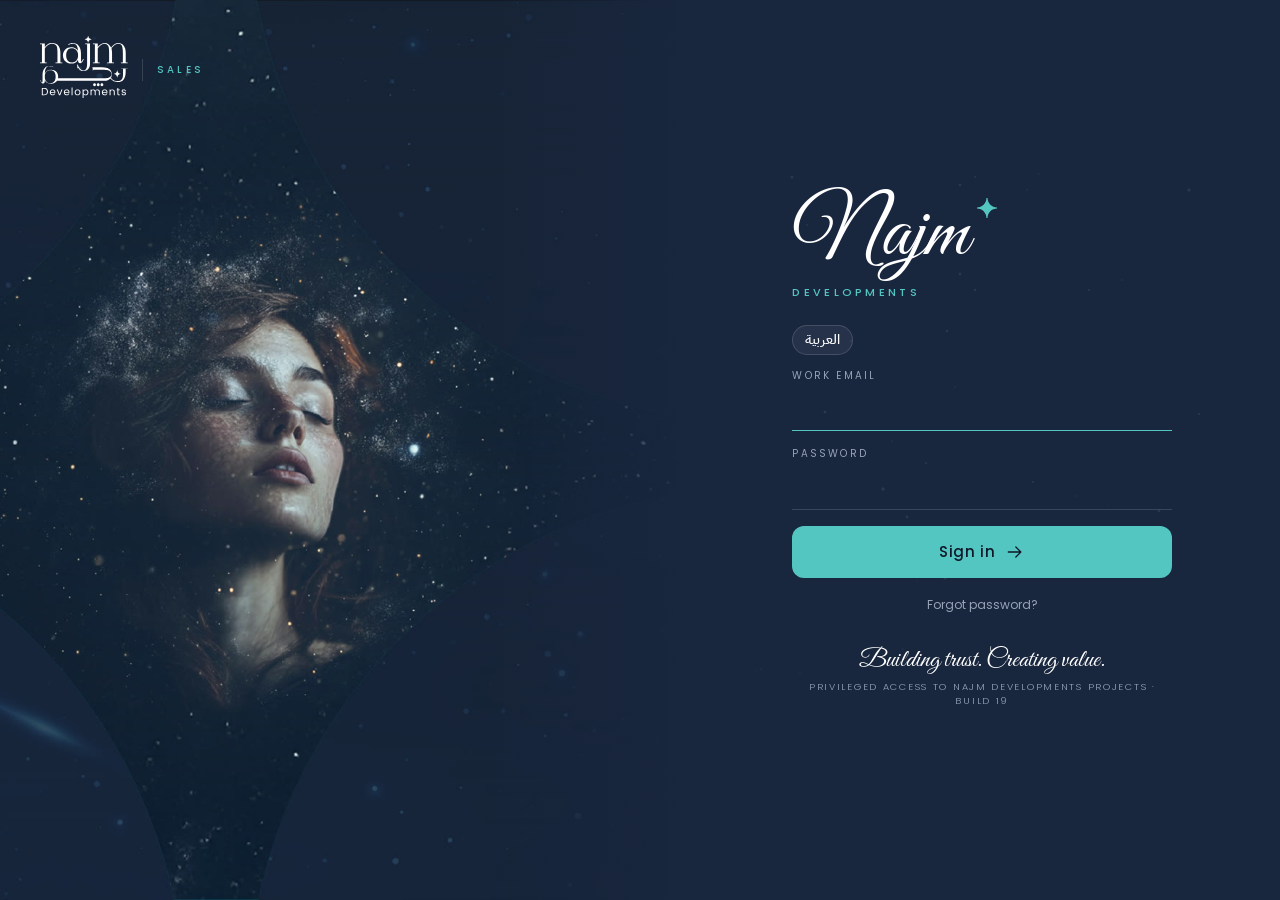
==== login.html @ 87220231 "Najm sales app, build 19: live sign-in, live inventory, every step recorded Co-Authored-By: Claude O" ====
<!doctype html>
<html lang="en" class="x-arrive">
<head>
<meta charset="utf-8">
<meta name="viewport" content="width=device-width,initial-scale=1,viewport-fit=cover">
<title>Najm Developments — Sign in</title>
<meta name="theme-color" content="#18263E">
<link rel="icon" href="img/icon.svg" type="image/svg+xml">
<link rel="preconnect" href="https://fonts.googleapis.com">
<link rel="preconnect" href="https://fonts.gstatic.com" crossorigin>
<link href="https://fonts.googleapis.com/css2?family=Poppins:wght@300;400;500;600&family=Great+Vibes&display=swap" rel="stylesheet">
<link rel="stylesheet" href="css/najm.css?v=24">
</head>
<body class="is-login">

<main class="gate">

  <!-- the picture: Najm's own cover, opened through Najm's own star -->
  <div class="gate-art">
    <img class="ga-cover" src="img/najm-cover.jpg" alt="" aria-hidden="true">
    <div class="gate-lockup" data-in="1">
      <span class="gl-logo" id="logo"></span>
      <span class="gl-sub" data-t="Sales">Sales</span>
    </div>
  </div>

  <div class="gate-body">
    <div class="sky" aria-hidden="true"></div>

    <!-- the company's name, as the logo writes it (Muhanad, 2026-10-29: the name, not the CP line) -->
    <h1 class="gate-head" data-in="2">
      <span class="gh-script">Najm<span class="gh-star" id="ghstar"></span></span>
      <span class="gh-caps">Developments</span>
    </h1>

    <!-- method and onsubmit on the tag: a slow line can never send the form to its own address (Main Marks build 130) -->
    <form class="gate-form" id="signin" method="post" onsubmit="return false" autocomplete="on" novalidate>
      <label class="field" data-in="3">
        <span data-t="Work email">Work email</span>
        <input id="who" name="username" type="email" inputmode="email" autocomplete="username" autocapitalize="off" spellcheck="false" required>
      </label>
      <label class="field" data-in="4">
        <span data-t="Password">Password</span>
        <input id="code" name="password" type="password" autocomplete="current-password" required>
      </label>
      <p class="gate-err" id="why" hidden></p>
      <button class="signin-btn" id="go" data-in="5" type="submit">
        <span class="lbl" data-t="Sign in">Sign in</span>
        <svg class="arr" viewBox="0 0 24 24" aria-hidden="true"><path d="M4 12h15M13 6l6 6-6 6"/></svg>
        <span class="btn-state" aria-hidden="true">
          <span class="spin"></span>
          <svg class="tick" viewBox="0 0 24 24"><path d="M5 12.5l4.5 4.5L19 7.5"/></svg>
        </span>
      </button>
      <button class="forgot" id="forgot" type="button" data-in="6" data-t="Forgot password?">Forgot password?</button>
      <p class="forgot-note" id="forgotnote" hidden></p>
      <div class="demo-note" id="demonote" hidden>
        <p data-t-html="&lt;strong&gt;Demo accounts.&lt;/strong&gt; The two demo ones, and Najm’s sales team with a demo password until the real sign-in. Tap one to fill the form."><strong>Demo accounts.</strong> The two demo ones, and Najm’s sales team with a demo password until the real sign-in. Tap one to fill the form.</p>
      </div>
    </form>

    <footer class="gate-foot" data-in="7">
      <p class="gf-tag">Building trust. Creating value.</p>
      <p class="gf-priv"><span data-t="Privileged access to Najm Developments projects">Privileged access to Najm Developments projects</span> <span id="buildstamp"></span></p>
    </footer>
  </div>
</main>

<script src="js/config.js?v=24"></script>
<script src="js/ar.js?v=24"></script>
<script src="js/i18n.js?v=24"></script>
<script src="js/core.js?v=24"></script>
<script src="js/store.js?v=24"></script>
<script data-later="js/login.js?v=24"></script>
</body>
</html>
---- css/najm.css ----
/* ------------------------------------------------------------------
   Najm Developments: the sales app.

   The identity, from Najm's own Company Profile (BRANDING.md):
     - a deep navy night sky carries every screen; white type on it
     - teal is the ONE accent, and it means "chosen" (or "go")
     - the four-point STAR is the signature: the logo's star, the CP's
       star window, and here the sign-in, the crossing and the marker
     - Poppins, light; one script word per screen, never a sentence
   Main Marks' rules kept: pictures to the card's edges, small caps
   labels, a floating glass header that never sticks, the sales bar on
   every page, design at 390 px first.
   ------------------------------------------------------------------ */

:root {
  --navy: #18263E;
  --navy-deep: #0E1828;
  --navy-lift: #203253;
  --teal: #54C6C1;
  --teal-deep: #07989E;
  --white: #ffffff;
  --ink-2: rgba(255, 255, 255, .74);
  --muted: #97A3B6;              /* 6.0:1 on the navy */
  --rule: rgba(255, 255, 255, .14);
  --rule-soft: rgba(255, 255, 255, .08);
  --font: 'Poppins', system-ui, sans-serif;
  --script: 'Great Vibes', 'Segoe Script', cursive;   /* stands in for Brittany Signature (BRANDING.md) */
  --pad: 16px;
  --ease: cubic-bezier(.22, .61, .36, 1);
}

* { box-sizing: border-box; }
html { background: var(--navy); -webkit-text-size-adjust: 100%; }
body {
  margin: 0; min-height: 100svh;
  background: var(--navy); color: var(--white);
  font: 300 15px/1.45 var(--font);
  -webkit-font-smoothing: antialiased;
  animation: page-in .19s ease-out both;
}
@keyframes page-in { from { opacity: 0; } }
img { max-width: 100%; }
button { -webkit-tap-highlight-color: transparent; }
a { -webkit-tap-highlight-color: transparent; }

/* leaving: a navy veil, 190 ms (js/core.js) */
html.is-leaving body { opacity: 0; transition: opacity .19s ease-in; }

/* the first frame of a page that is ARRIVING through an animation:
   covered before anything paints, so nothing flashes */
html.x-arrive body::after,
html.v-arrive body::after { content: ''; position: fixed; inset: 0; z-index: 99; background: var(--navy-deep); }
html.v-arrive body::after { background: #D9D1BD; }
html.x-arrive body, html.v-arrive body { animation: none; }
/* a page arriving through an animation keeps this for good. Without it, taking
   the first-frame cover off started the body's own fade-in, and the fade took the
   star and the beige veil with it: the screen jumped lighter (the "tiny snap"). */
html.no-rise body { animation: none; }
html.x-arrive { background: var(--navy-deep); }
html.v-arrive { background: #D9D1BD; }
/* a phone has no scrollbar; inside the demo a passing one took 15 px off the width */
@media (max-width: 760px) { html { scrollbar-width: none; } ::-webkit-scrollbar { display: none; width: 0; height: 0; } }

.svgbox { display: inline-block; line-height: 0; }
.svgbox svg { display: block; height: 100%; width: auto; overflow: visible; }

.eyebrow { margin: 0; font-size: 10.5px; font-weight: 500; letter-spacing: .34em; text-transform: uppercase; color: var(--teal); }
.script-h { margin: 2px 0 0; font: 400 56px/1 var(--script); }

/* ================================================================ */
/* SIGN IN                                                           */
/* ================================================================ */
.gate { min-height: 100svh; display: grid; grid-template-rows: auto 1fr; }
.gate-art { position: relative; height: 44svh; min-height: 290px; overflow: hidden; background: var(--navy); }
.ga-cover { position: absolute; inset: 0; width: 100%; height: 100%; object-fit: cover; object-position: 30% 46%; }
.gate-art::after {             /* the picture melts into the sky below */
  content: ''; position: absolute; left: 0; right: 0; bottom: 0; height: 38%;
  background: linear-gradient(to bottom, rgba(24, 38, 62, 0), var(--navy));
  pointer-events: none;
}
.gate-lockup {
  position: absolute; z-index: 2; left: var(--pad); top: calc(env(safe-area-inset-top) + 18px);
  display: flex; align-items: center; gap: 14px;
}
.gl-logo .najm-logo { height: 50px; }
.gl-sub {
  font-size: 10px; font-weight: 500; letter-spacing: .34em; text-transform: uppercase; color: var(--teal);
  padding-left: 14px; border-left: 1px solid var(--rule); line-height: 22px;
}

.gate-body {
  position: relative; width: 100%; max-width: 460px; margin: 0 auto;
  padding: 4px var(--pad) calc(26px + env(safe-area-inset-bottom));
}
.sky { position: absolute; inset: 0; overflow: hidden; pointer-events: none; z-index: 0; }
.sky i {
  position: absolute; width: 2px; height: 2px; border-radius: 50%; background: #fff;
  opacity: .08; transform: scale(var(--z, 1));
  animation: tw 4.6s ease-in-out var(--d, 0s) infinite;
}
@keyframes tw { 0%, 100% { opacity: .06; } 50% { opacity: .55; } }
.gate-body > :not(.sky) { position: relative; z-index: 1; }

.gate-head { margin: 0 0 24px; font-weight: 300; }
.gh-script { position: relative; display: inline-block; padding: 0 30px 0 2px; font: 400 66px/1.05 var(--script); }
.gh-star { position: absolute; right: 2px; top: 6px; width: 20px; height: 20px; line-height: 0; }
.gh-star svg { width: 100%; height: 100%; fill: var(--teal); }
.gh-caps { display: block; margin-top: 4px; font-size: 11px; font-weight: 500; letter-spacing: .3em; text-transform: uppercase; color: var(--teal); }

.field { display: block; margin: 0 0 16px; }
.field span { display: block; margin-bottom: 4px; font-size: 10px; font-weight: 400; letter-spacing: .22em; text-transform: uppercase; color: var(--muted); }
.field input {
  width: 100%; padding: 8px 0 10px; border: 0; border-bottom: 1px solid var(--rule); border-radius: 0;
  background: transparent; color: #fff; font: 400 16px var(--font); outline: none;
  transition: border-color .2s;
}
.field input:focus { border-bottom-color: var(--teal); }
.field input:-webkit-autofill { -webkit-text-fill-color: #fff; box-shadow: 0 0 0 1000px var(--navy) inset; caret-color: #fff; }

.signin-btn {
  position: relative; overflow: hidden; width: 100%; height: 52px; margin-top: 8px;
  display: flex; align-items: center; justify-content: center; gap: 10px;
  border: 0; border-radius: 12px; background: var(--teal); color: var(--navy-deep);
  font: 500 15px var(--font); letter-spacing: .04em; cursor: pointer;
  transition: transform .1s, filter .2s;
}
.signin-btn:active { transform: scale(.98); }
.signin-btn:hover { filter: brightness(1.06); }
.signin-btn .arr { width: 20px; height: 20px; fill: none; stroke: currentColor; stroke-width: 1.6; stroke-linecap: round; stroke-linejoin: round; transition: opacity .15s; }
.signin-btn .lbl { transition: opacity .15s; }
.btn-state { position: absolute; inset: 0; display: grid; place-items: center; pointer-events: none; }
.btn-state > * { grid-area: 1 / 1; }
.spin { width: 20px; height: 20px; border-radius: 50%; border: 2px solid rgba(14, 24, 40, .22); border-top-color: var(--navy-deep); opacity: 0; }
.tick { width: 24px; height: 24px; fill: none; stroke: var(--navy-deep); stroke-width: 2; stroke-linecap: round; stroke-linejoin: round; stroke-dasharray: 24; stroke-dashoffset: 24; opacity: 0; }
.is-loading .lbl, .is-loading .arr, .is-done .lbl, .is-done .arr { opacity: 0; }
.is-loading .spin { opacity: 1; animation: spin .8s linear infinite; }
.is-done .tick { opacity: 1; animation: tick .26s ease-out forwards; }
.is-loading::after {
  content: ''; position: absolute; inset: 0;
  background: linear-gradient(100deg, transparent 20%, rgba(255, 255, 255, .6), transparent 80%);
  transform: translateX(-100%); animation: btn-sweep .7s ease-in-out both;
}
@keyframes spin { to { transform: rotate(360deg); } }
@keyframes tick { to { stroke-dashoffset: 0; } }
@keyframes btn-sweep { to { transform: translateX(100%); } }

.gate-err { margin: 0 0 8px; font-size: 13px; color: #F4A99D; animation: err .32s ease; }
@keyframes err { 0%, 100% { transform: none; } 25% { transform: translateX(-4px); } 75% { transform: translateX(4px); } }
.gate-form [hidden] { display: none !important; }
.gate-form.is-dimmed { opacity: .55; transition: opacity .2s; }

.forgot { display: block; margin: 12px auto 0; padding: 6px; background: none; border: 0; color: var(--muted); font: 400 12px var(--font); cursor: pointer; }
.forgot-note { margin: 2px 0 0; text-align: center; font-size: 12px; color: var(--ink-2); }
.demo-note { margin-top: 20px; padding: 14px 14px 6px; border: 1px solid var(--rule); border-radius: 14px; background: rgba(14, 24, 40, .5); font-size: 12px; color: var(--ink-2); }
.demo-note p { margin: 0 0 8px; line-height: 1.5; }
.demo-note strong { color: #fff; font-weight: 500; }
.demo-acct { display: flex; justify-content: space-between; align-items: center; width: 100%; padding: 10px 0; background: none; border: 0; border-top: 1px solid var(--rule-soft); color: #fff; font: 400 13px var(--font); cursor: pointer; text-align: left; }
.da-r { font-size: 10px; letter-spacing: .14em; text-transform: uppercase; color: var(--teal); }

.gate-foot { margin-top: 26px; text-align: center; }
.gf-tag { margin: 0; font: 400 26px/1.1 var(--script); }
.gf-priv { margin: 6px 0 0; font-size: 9.5px; letter-spacing: .18em; text-transform: uppercase; color: var(--muted); }

/* the sign-in, side by side from a laptop up */
@media (min-width: 900px) {
  .gate { grid-template-rows: none; grid-template-columns: 1.15fr 1fr; }
  .gate-art { height: 100svh; }
  .gate-art::after { left: auto; top: 0; width: 30%; height: auto; background: linear-gradient(to right, rgba(24, 38, 62, 0), var(--navy)); }
  .gate-lockup { left: 40px; top: 36px; }
  .gl-logo .najm-logo { height: 62px; }
  .gate-body { align-self: center; padding: 40px; }
  .gh-script { font-size: 84px; }
}

/* ---- the entrance (body.seq, set by js/login.js) ------------------
   0.10-1.60  Najm's star opens out of her face over the whole picture
   0.45-1.60  "Najm" writes itself in; the form rises, line by line
   1.30       the logo's star glints, then the small one
   1.65       the teal star after "Star" lights                       */
.seq [data-in] { animation: rise .62s var(--ease) both; }
.seq [data-in="1"] { animation-delay: 1.0s; }
.seq [data-in="2"] { animation-delay: .40s; }
.seq [data-in="3"] { animation-delay: .55s; }
.seq [data-in="4"] { animation-delay: .64s; }
.seq [data-in="5"] { animation-delay: .73s; }
.seq [data-in="6"] { animation-delay: .82s; }
.seq [data-in="7"] { animation-delay: .91s; }
@keyframes rise { from { opacity: 0; transform: translateY(14px); } }

.seq .ga-cover {
  -webkit-mask: url("data:image/svg+xml,%3Csvg xmlns='http://www.w3.org/2000/svg' viewBox='-1 -1 2 2'%3E%3Cpath d='M0.057,-1L-0.057,-1C-0.057,-0.48 -0.48,-0.057 -1,-0.057L-1,0.057C-0.48,0.057 -0.057,0.48 -0.057,1L0.057,1C0.057,0.48 0.48,0.057 1,0.057L1,-0.057C0.48,-0.057 0.057,-0.48 0.057,-1Z'/%3E%3C/svg%3E") 50% 50% / 0% no-repeat;
          mask: url("data:image/svg+xml,%3Csvg xmlns='http://www.w3.org/2000/svg' viewBox='-1 -1 2 2'%3E%3Cpath d='M0.057,-1L-0.057,-1C-0.057,-0.48 -0.48,-0.057 -1,-0.057L-1,0.057C-0.48,0.057 -0.057,0.48 -0.057,1L0.057,1C0.057,0.48 0.48,0.057 1,0.057L1,-0.057C0.48,-0.057 0.057,-0.48 0.057,-1Z'/%3E%3C/svg%3E") 50% 50% / 0% no-repeat;
  animation: iris 1.5s cubic-bezier(.65, 0, .25, 1) .1s both, settle 2.2s var(--ease) .1s both;
}
/* 0% to well past the corners: the star's waist must clear them */
@keyframes iris { from { -webkit-mask-size: 0%; mask-size: 0%; } to { -webkit-mask-size: 520%; mask-size: 520%; } }
@keyframes settle { from { transform: scale(1.08); } }

.seq .gh-script { animation: write 1.15s cubic-bezier(.45, 0, .2, 1) .5s both; }
@keyframes write { from { clip-path: inset(-20% 100% -20% 0); } to { clip-path: inset(-20% -10% -20% -10%); } }
.seq .gh-star svg { animation: twinkle 1.1s ease-out 1.6s both; }
@keyframes twinkle {
  0% { transform: scale(0) rotate(-90deg); opacity: 0; }
  55% { transform: scale(1.6) rotate(0); opacity: 1; }
  100% { transform: scale(1) rotate(0); opacity: 1; }
}
.seq .gl-logo #star, .seq .gl-logo #star2 { transform-box: fill-box; transform-origin: center; animation: glint 1.1s ease-out 1.3s both; }
.seq .gl-logo #star2 { animation-delay: 1.55s; }
@keyframes glint {
  0% { transform: scale(1) rotate(0); }
  40% { transform: scale(2.4) rotate(45deg); fill: var(--teal); }
  100% { transform: scale(1) rotate(90deg); }
}

/* ================================================================ */
/* THE STAR CROSSING ("Access granted")                              */
/* ================================================================ */
.xstar { position: fixed; inset: 0; z-index: 100; pointer-events: none; --ox: 50vw; --oy: 50vh; --S: 40; }
.xs-big {
  position: absolute; left: var(--ox); top: var(--oy); width: 100px; height: 100px; margin: -50px 0 0 -50px;
  fill: var(--navy-deep); overflow: visible;
  transform: scale(0) rotate(-45deg);
  transition: transform 1.05s cubic-bezier(.7, 0, .2, 1);
}
.xs-glow { position: absolute; inset: 0; filter: drop-shadow(0 0 10px rgba(84, 198, 193, .7)); }
.xstar.is-in .xs-big { transform: scale(var(--S)) rotate(0); }
.xs-copy { position: absolute; inset: 0; display: flex; flex-direction: column; align-items: center; justify-content: center; gap: 8px; opacity: 0; }
.xstar.is-in .xs-copy { opacity: 1; transition: opacity .35s ease .72s; }
.xs-mini { width: 26px; height: 26px; margin-bottom: 6px; fill: var(--teal); }
.xstar.is-in .xs-mini { animation: twinkle 1s ease-out .75s both; }
.xs-granted { margin: 0; font-size: 11px; font-weight: 500; letter-spacing: .42em; text-transform: uppercase; color: var(--teal); }
.xs-select { margin: 0; font: 400 44px/1.1 var(--script); color: #fff; }
/* arriving: the covered screen closes back into the star's centre */
.xstar.is-out .xs-big { transform: scale(0) rotate(45deg); transition: transform .95s cubic-bezier(.7, 0, .25, 1) .18s; }
.xstar.is-out .xs-copy { opacity: 0; transition: opacity .22s ease; }
.xstar.is-leaving .xs-copy { opacity: 0; transition: opacity .2s ease; }
.xstar.no-anim, .xstar.no-anim * { transition: none !important; animation: none !important; }
.xstar.is-plain .xs-big { display: none; }
.xstar.is-plain { background: var(--navy-deep); opacity: 0; transition: opacity .25s linear; }
.xstar.is-plain.is-in { opacity: 1; }

/* ================================================================ */
/* HEADER, BAR, NOTICE                                               */
/* ================================================================ */
.hdr { position: relative; z-index: 20; padding: calc(env(safe-area-inset-top) + 12px) var(--pad) 0; }
.hdr-card {
  position: relative; max-width: 1200px; margin: 0 auto;
  display: flex; align-items: center; gap: 12px; padding: 8px 8px 8px 14px;
  border-radius: 16px; border: 1px solid rgba(255, 255, 255, .10);
  background: rgba(32, 50, 83, .55); -webkit-backdrop-filter: blur(14px) saturate(1.2); backdrop-filter: blur(14px) saturate(1.2);
}
.hdr-mark { display: block; line-height: 0; }
.hdr-mark .najm-logo { height: 30px; }
.hdr-crumb { flex: 1; min-width: 0; display: flex; align-items: center; gap: 8px; overflow: hidden; white-space: nowrap; font-size: 10px; font-weight: 400; letter-spacing: .2em; text-transform: uppercase; color: var(--muted); padding-left: 12px; border-left: 1px solid var(--rule); }
.hdr-crumb a { color: var(--muted); text-decoration: none; }
.hdr-crumb .here { color: #fff; }
.hdr-crumb .sep { opacity: .4; }
.hdr-who { flex: none; width: 36px; height: 36px; border-radius: 50%; border: 1px solid rgba(84, 198, 193, .5); background: transparent; color: var(--teal); font: 500 12px var(--font); letter-spacing: .06em; cursor: pointer; }
.hdr-menu { position: absolute; right: 8px; top: calc(100% + 8px); min-width: 210px; padding: 14px 16px; border-radius: 14px; border: 1px solid var(--rule); background: var(--navy-lift); box-shadow: 0 18px 40px rgba(0, 0, 0, .35); }
.hm-name { margin: 0; font-size: 14px; font-weight: 400; }
.hm-role { margin: 2px 0 12px; font-size: 10px; letter-spacing: .14em; text-transform: uppercase; color: var(--muted); }
.hm-out { width: 100%; padding: 9px 12px; border: 1px solid var(--rule); border-radius: 10px; background: none; color: #fff; font: 400 13px var(--font); cursor: pointer; }

.sbar-wrap { position: fixed; z-index: 30; left: 0; right: 0; bottom: calc(env(safe-area-inset-bottom) + 12px); display: flex; justify-content: center; align-items: center; gap: 10px; pointer-events: none; }
.sbar { pointer-events: auto; display: flex; gap: 2px; padding: 6px; border-radius: 18px; border: 1px solid rgba(255, 255, 255, .10); background: rgba(14, 24, 40, .74); -webkit-backdrop-filter: blur(14px); backdrop-filter: blur(14px); }
.sb-btn { display: flex; flex-direction: column; align-items: center; gap: 3px; padding: 6px 12px; border: 0; border-radius: 12px; background: none; color: var(--ink-2); font: 400 9.5px var(--font); letter-spacing: .06em; cursor: pointer; }
.sb-btn:active { background: rgba(255, 255, 255, .06); }
/* one size in every language and on every page (Muhanad, 2026-11-14: in Arabic the bar shrank
   from 237 to 173 px because each button took the width of its own word; My activity drew it
   bigger again). Fixed boxes; the word is centred in its box. */
.sbar .sb-btn { box-sizing: border-box; flex: 0 0 76px; width: 76px; height: 49px; padding: 6px 2px; justify-content: center; font: 400 9.5px/1.2 var(--font); white-space: nowrap; }
.sbar .sb-btn svg { flex: none; width: 20px; height: 20px; }
.sbar-wrap .sb-plus { flex: none; width: 52px; height: 52px; }
.sb-btn svg, .sb-plus svg { width: 20px; height: 20px; fill: none; stroke: currentColor; stroke-width: 1.5; stroke-linecap: round; stroke-linejoin: round; }
.sb-plus { pointer-events: auto; width: 52px; height: 52px; display: grid; place-items: center; border: 0; border-radius: 50%; background: var(--teal); color: var(--navy-deep); cursor: pointer; box-shadow: 0 10px 24px rgba(0, 0, 0, .35); }
.sb-plus svg { width: 24px; height: 24px; stroke-width: 1.8; }

.toast { position: fixed; z-index: 40; left: 50%; bottom: calc(env(safe-area-inset-bottom) + 92px); transform: translate(-50%, 10px); padding: 10px 16px; border-radius: 12px; background: #fff; color: var(--navy-deep); font-size: 13px; font-weight: 400; white-space: nowrap; opacity: 0; pointer-events: none; transition: opacity .25s, transform .25s; }
.toast.on { opacity: 1; transform: translate(-50%, 0); }

/* shared bits of a card */
.facts { margin: 12px 0 0; display: grid; gap: 6px; }
.facts div { display: flex; justify-content: space-between; gap: 12px; padding-top: 6px; border-top: 1px solid var(--rule-soft); }
.facts dt { font-size: 10px; letter-spacing: .16em; text-transform: uppercase; color: var(--muted); }
.facts dd { margin: 0; font-size: 12.5px; font-weight: 400; text-align: right; }
.go { display: flex; align-items: center; justify-content: space-between; margin-top: 14px; color: var(--teal); font-size: 13px; font-weight: 400; text-decoration: none; }
.go svg { width: 18px; height: 18px; fill: none; stroke: currentColor; stroke-width: 1.5; stroke-linecap: round; stroke-linejoin: round; transition: transform .2s; }
a:hover .go svg { transform: translateX(4px); }

@keyframes rise-b { from { opacity: 0; translate: 0 16px; } }

/* ================================================================ */
/* PROJECTS                                                          */
/* ================================================================ */
.pj { max-width: 1200px; margin: 0 auto; padding: 26px var(--pad) 120px; }
.pj-intro { margin-bottom: 18px; animation: rise-b .6s var(--ease) .05s backwards; }
.pj-grid { display: grid; gap: 16px; }
@media (min-width: 900px) { .pj-grid { grid-template-columns: repeat(2, 1fr); } }
.pj-card { display: block; overflow: hidden; border-radius: 16px; border: 1px solid rgba(255, 255, 255, .08); background: var(--navy-lift); color: #fff; text-decoration: none; transition: border-color .3s; animation: rise-b .7s var(--ease) .15s backwards; }
.pj-card:hover, .pj-card:focus-visible { border-color: rgba(84, 198, 193, .5); outline: none; }
.pj-pic { position: relative; aspect-ratio: 16 / 10; overflow: hidden; }
.pj-pic img { display: block; width: 100%; height: 100%; object-fit: cover; transition: transform 1.2s cubic-bezier(.2, .6, .2, 1); }
.pj-card:hover .pj-pic img { transform: scale(1.04); }
.pj-pic::after { content: ''; position: absolute; left: 0; right: 0; bottom: 0; height: 46%; background: linear-gradient(to bottom, rgba(14, 24, 40, 0), rgba(14, 24, 40, .85)); }
.pj-lock { position: absolute; z-index: 1; left: 16px; bottom: 14px; }
.pj-lock .veln-logo { height: 44px; }
.pj-meta { padding: 14px 16px 16px; }
.pj-kind { margin: 0; font-size: 10px; letter-spacing: .2em; text-transform: uppercase; color: var(--muted); }

/* VELN's logo build: its own beige, its own ink, its own gold */
.vbuild { position: fixed; inset: 0; z-index: 100; display: flex; flex-direction: column; align-items: center; justify-content: center; background: var(--vb-ground); clip-path: circle(0% at 50% 60%); transition: clip-path .6s cubic-bezier(.7, 0, .2, 1); }
.vbuild.is-in { clip-path: circle(150% at 50% 60%); }
.vb-logo { height: auto; }
.vb-logo svg { width: min(58vw, 280px); height: auto; }
.vb-logo path { fill: var(--vb-ink); fill-opacity: 0; stroke: var(--vb-ink); stroke-width: 2.6; stroke-dasharray: 1; stroke-dashoffset: 1; }
.vb-logo path.vb-small { stroke: none; }
.vbuild.is-in .vb-logo path { animation: draw .95s cubic-bezier(.5, 0, .2, 1) calc(.3s + var(--i) * .035s) forwards, fill-in .4s ease calc(1.0s + var(--i) * .02s) forwards; }
.vbuild.is-in .vb-logo path.vb-small { animation: fill-in .35s ease calc(1.0s + var(--i) * .05s) forwards; }
@keyframes draw { to { stroke-dashoffset: 0; } }
@keyframes fill-in { to { fill-opacity: 1; stroke-opacity: 0; } }
.vb-rule { width: 0; height: 1px; margin-top: 24px; background: var(--vb-gold); transition: width .6s cubic-bezier(.5, 0, .2, 1) 1.1s; }
.vbuild.is-in .vb-rule { width: 120px; }
.vbuild.is-out .vb-logo, .vbuild.is-out .vb-rule { opacity: 0; transform: translateY(-8px); transition: opacity .22s, transform .22s; }
/* the project page lifts the same beige away */
.vveil { position: fixed; inset: 0; z-index: 99; background: var(--vb-ground); transform-origin: top; transition: transform .8s cubic-bezier(.7, 0, .2, 1); }
.vveil.is-out { transform: scaleY(0); }

/* ================================================================ */
/* A PROJECT: the building, lit by line                             */
/* ================================================================ */
.pr { max-width: 1200px; margin: 0 auto; padding: 14px 0 120px; }
.stage { position: relative; margin: 0 12px; overflow: hidden; border-radius: 16px; aspect-ratio: 1180 / 642; background: #0B1322; animation: page-in .5s ease .05s both; }
.stage svg { position: absolute; inset: 0; width: 100%; height: 100%; display: block; }
.floor { opacity: 0; transition: opacity .55s ease var(--delay, 0s); }
.floor.on { opacity: 1; }
.run { fill: url(#runG); }
.floor.on .run { animation: run 1.15s cubic-bezier(.4, 0, .2, 1) var(--delay, 0s) both; }
@keyframes run { from { transform: translateX(0); } to { transform: translateX(1900px); } }
.marker { position: absolute; left: 0; top: 0; width: 18px; height: 18px; margin: -9px 0 0 -9px; opacity: 0; pointer-events: none; transition: transform .65s cubic-bezier(.5, 0, .2, 1), opacity .3s; }
.marker svg { width: 100%; height: 100%; fill: var(--teal); filter: drop-shadow(0 0 6px rgba(84, 198, 193, .95)); }
.marker.on { opacity: 1; }
.marker.on svg { animation: beat 2.6s ease-in-out infinite; }
@keyframes beat { 0%, 100% { transform: scale(1) rotate(0); } 50% { transform: scale(1.3) rotate(45deg); } }
.stage-tag { position: absolute; left: 10px; top: 10px; padding: 6px 11px; border-radius: 999px; background: rgba(14, 24, 40, .72); -webkit-backdrop-filter: blur(8px); backdrop-filter: blur(8px); font-size: 9.5px; font-weight: 400; letter-spacing: .16em; text-transform: uppercase; color: #fff; opacity: 0; transform: translateY(-4px); transition: opacity .3s, transform .3s; }
.stage-tag.on { opacity: 1; transform: none; }

.pr-lock { display: flex; align-items: center; gap: 14px; padding: 14px var(--pad) 0; animation: rise-b .6s var(--ease) .15s backwards; }
.pr-lock .veln-logo { height: 32px; }
.pr-place { margin: 0; padding-left: 14px; border-left: 1px solid var(--rule); font-size: 9.5px; letter-spacing: .2em; text-transform: uppercase; color: var(--muted); }

.lines { padding-top: 20px; }
.lines > .eyebrow, .lines > .src { padding: 0 var(--pad); }
.l-cards { display: grid; grid-template-columns: repeat(3, 1fr); gap: 14px; padding: 12px var(--pad) 0; }
.l-card { display: block; overflow: hidden; border-radius: 16px; border: 1px solid rgba(255, 255, 255, .08); background: var(--navy-lift); color: #fff; text-decoration: none; transition: border-color .3s; animation: rise-b .7s var(--ease) backwards; }
.l-card:nth-child(1) { animation-delay: .2s; }
.l-card:nth-child(2) { animation-delay: .28s; }
.l-card:nth-child(3) { animation-delay: .36s; }
.l-card.is-on { border-color: var(--teal); }
.l-card:focus-visible { outline: none; border-color: var(--teal); }
.l-pic { aspect-ratio: 4 / 3; overflow: hidden; }
.l-pic img { display: block; width: 100%; height: 100%; object-fit: cover; }
.l-meta { padding: 12px 14px 14px; }
.l-kind { margin: 0; font-size: 9.5px; letter-spacing: .2em; text-transform: uppercase; color: var(--muted); }
.l-name { margin: 2px 0 0; font: 400 40px/1.05 var(--script); }
.l-op { margin: 10px 0 0; font-size: 11.5px; font-weight: 400; color: var(--teal); }
.l-dots { display: none; }
.src { margin: 16px 0 0; font-size: 9.5px; line-height: 1.5; color: var(--muted); }

/* a phone: the cards are a swipe row; the one at the centre is lit */
@media (max-width: 760px) {
  .l-cards { display: flex; gap: 12px; overflow-x: auto; scroll-snap-type: x mandatory; padding: 12px 11vw 4px; scrollbar-width: none; overscroll-behavior-x: contain; }
  .l-cards::-webkit-scrollbar { display: none; }
  .l-card { flex: 0 0 78vw; scroll-snap-align: center; opacity: calc(1 - var(--f, 0) * .5); transform: scale(calc(1 - var(--f, 0) * .05)); }
  .l-pic { aspect-ratio: 16 / 10; }
  .l-dots { display: flex; justify-content: center; gap: 8px; padding-top: 12px; }
  .l-dot { width: 6px; height: 6px; padding: 0; border: 0; border-radius: 3px; background: rgba(255, 255, 255, .25); cursor: pointer; transition: width .3s, background .3s; }
  .l-dot.is-on { width: 18px; background: var(--teal); }
}
@media (min-width: 761px) { .stage { margin: 0 var(--pad); } }
/* a laptop: the building and the cards SIDE BY SIDE, so the light a
   card switches on is always on screen (as Main Marks' Moray chooser) */
@media (min-width: 1100px) {
  .pr { display: grid; grid-template-columns: minmax(0, 1fr) 360px; grid-template-areas: "stage lines" "lock lines"; grid-template-rows: auto 1fr; column-gap: 20px; align-items: start; padding: 14px var(--pad) 120px; }
  .stage { grid-area: stage; margin: 0; position: sticky; top: 16px; }
  .pr-lock { grid-area: lock; padding: 14px 0 0; }
  .lines, .line-next { grid-area: lines; padding: 0; }
  .lines > .eyebrow, .lines > .src { padding: 0; }
  .l-cards { grid-template-columns: 1fr; gap: 10px; padding: 10px 0 0; }
  .l-card { display: grid; grid-template-columns: 124px 1fr; }
  .l-pic { aspect-ratio: auto; height: 100%; }
  .l-meta { padding: 10px 14px 12px; }
  .l-name { font-size: 32px; }
  .facts { margin-top: 6px; gap: 3px; }
  .facts div { padding-top: 3px; }
  .go { margin-top: 8px; }
}

.line-next { padding: 22px var(--pad) 0; animation: rise-b .6s var(--ease) .15s backwards; }
.ln-note { margin: 16px 0 0; font-size: 14px; color: var(--ink-2); }
/* build 10: Back, one step up, under the header (Main Marks' .crumbs .back) */
.crumbs { padding: 10px 6px 0; }
.back { display: inline-flex; align-items: center; gap: 8px; min-height: 36px; color: var(--teal); text-decoration: none;
  font-size: 11px; font-weight: 500; letter-spacing: .16em; text-transform: uppercase; }
.back svg { width: 16px; height: 16px; flex: none; fill: none; stroke: currentColor; stroke-width: 1.6; stroke-linecap: round; stroke-linejoin: round; transition: transform .2s; }
.back:hover svg { transform: translateX(-3px); }
.back:focus-visible { outline: 2px solid var(--teal); outline-offset: 3px; border-radius: 6px; }

/* ---- a line's page: 1 Floor, 2 Unit (on the plan), 3 Unit details ---- */
.ln-demo { margin: 14px 0 0; padding: 9px 12px; border-radius: 10px; border: 1px dashed rgba(84, 198, 193, .45); font-size: 11.5px; line-height: 1.5; color: var(--ink-2); }
.ln-demo b { font-weight: 500; color: var(--teal); }
.step { margin-top: 26px; animation: rise-b .5s var(--ease) backwards; }
.step-h { display: flex; align-items: center; gap: 10px; margin: 0 0 12px; font-size: 11px; font-weight: 500; letter-spacing: .22em; text-transform: uppercase; }
.step-n { display: inline-grid; place-items: center; width: 24px; height: 24px; border-radius: 50%; border: 1px solid var(--teal); color: var(--teal); font-size: 11px; letter-spacing: 0; }

.fl-cards { display: grid; grid-template-columns: 1fr 1fr; gap: 10px; }
.fl-card { display: flex; flex-direction: column; gap: 4px; padding: 12px 12px 13px; border-radius: 14px; border: 1px solid rgba(255, 255, 255, .1); background: var(--navy-lift); color: #fff; font: inherit; text-align: left; cursor: pointer; transition: border-color .25s, background .25s; }
.fl-card:hover { border-color: rgba(84, 198, 193, .5); }
.fl-card.is-on { border-color: var(--teal); background: rgba(84, 198, 193, .1); }
.fl-card:disabled { opacity: .45; cursor: default; }
.fl-card:focus-visible { outline: 2px solid var(--teal); outline-offset: 2px; }
.fl-top { display: flex; align-items: center; justify-content: space-between; gap: 8px; margin-bottom: 4px; }
.fl-code { display: inline-grid; place-items: center; min-width: 30px; height: 30px; padding: 0 7px; border-radius: 8px; background: rgba(255, 255, 255, .08); font-size: 12px; font-weight: 500; }
.fl-card.is-on .fl-code { background: var(--teal); color: var(--navy-deep); }
.fl-n { padding: 3px 8px; border-radius: 999px; background: rgba(84, 198, 193, .14); color: var(--teal); font-size: 10px; font-weight: 500; }
.fl-n.is-none { background: rgba(255, 255, 255, .06); color: var(--muted); }
.fl-name { font-size: 14px; font-weight: 400; }
.fl-use { font-size: 10.5px; color: var(--muted); }

/* the plan: Najm's own drawing; what glows is what is available */
.plan { position: relative; overflow: hidden; border-radius: 14px; background: #F4F5F6; }
.plan svg { display: block; width: 100%; height: auto; }
.u-shape { stroke-linejoin: round; mix-blend-mode: multiply; transition: fill .3s, stroke .3s, opacity .3s; }
/* available: Najm's teal, breathing, until a unit is picked */
.u-shape.is-free { fill: rgba(7, 152, 158, .55); stroke: var(--teal-deep); stroke-width: 3.2; cursor: pointer; outline: none;
  animation: breathe 2.8s ease-in-out calc(var(--i) * -0.13s) infinite; }
/* reserved (2026-11-14): yellow, still, never a button; sold and closed are not drawn at all */
.u-shape.is-held { fill: rgba(245, 190, 20, .62); stroke: #D99A00; stroke-width: 2.2; cursor: default; }
/* not available (sold, closed, unknown): GREY since 2026-11-15 ("the unavailable units highlighted
   but in grey"; a white veil before). Two shapes: the grey itself, whose wide edge covers the printed
   colour past the outline (the bank is printed yellow), and a darker outline that takes the tap. */
.u-gone { fill: #A7AEB7; stroke: #A7AEB7; stroke-width: 7; stroke-linejoin: round; opacity: .9; pointer-events: none; }
.u-out { fill: transparent; stroke: #6C7580; stroke-width: 2.6; stroke-linejoin: round; cursor: default; }
.plan-key .k-out { background: #A7AEB7; }
.plan.has-pick .u-shape.is-held { fill: rgba(245, 190, 20, .3); stroke-width: 1.2; }
.plan-key { display: flex; align-items: center; gap: 6px; margin: 8px 0 0; font-size: 11px; color: var(--muted); }
.plan-key[hidden] { display: none; }
.plan-key span { width: 9px; height: 9px; border-radius: 50%; }
.plan-key .k-free { background: var(--teal-deep); }
.plan-key .k-held { background: #F5BE14; }
.plan-key span:not(:first-child) { margin-left: 10px; }
[dir="rtl"] .plan-key span:not(:first-child) { margin-left: 0; margin-right: 10px; }
@keyframes breathe { 0%, 100% { fill-opacity: .5; } 50% { fill-opacity: 1; } }
.u-shape.is-free:hover, .u-shape.is-free:focus-visible { fill: rgba(7, 152, 158, .75); }
/* picked: the others step back, the one chosen is lit and ringed in white */
.plan.has-pick .u-shape.is-free { animation: none; fill: rgba(7, 152, 158, .14); stroke: rgba(7, 152, 158, .5); stroke-width: 1.2; }
.plan.has-pick .u-shape.is-chosen { fill: rgba(7, 152, 158, .92); stroke: #fff; stroke-width: 4; filter: drop-shadow(0 0 5px rgba(255, 255, 255, .95)) drop-shadow(0 0 12px rgba(7, 152, 158, .9)); }
.plan-pin { position: absolute; transform: translate(-50%, -50%); min-width: 26px; height: 26px; padding: 0 7px; border-radius: 13px; display: grid; place-items: center; background: var(--navy); color: #fff; font-size: 11.5px; font-weight: 500; box-shadow: 0 2px 10px rgba(14, 24, 40, .45); pointer-events: none; animation: pin-in .35s var(--ease) both; }
@keyframes pin-in { from { opacity: 0; transform: translate(-50%, -30%) scale(.7); } }
.plan-said { margin: 10px 0 0; font-size: 12px; color: var(--ink-2); }

/* the available units as tiles: the number, its area */
.u-rows { display: grid; grid-template-columns: repeat(3, 1fr); gap: 6px; margin-top: 12px; }
.u-row { display: flex; flex-direction: column; gap: 1px; padding: 9px 10px; border-radius: 11px; border: 1px solid rgba(255, 255, 255, .08); background: rgba(255, 255, 255, .03); color: #fff; font: inherit; text-align: left; cursor: pointer; transition: border-color .2s, background .2s; }
.u-row:hover { border-color: rgba(84, 198, 193, .45); }
.u-row.is-on { border-color: var(--teal); background: rgba(84, 198, 193, .14); }
.u-row:focus-visible { outline: 2px solid var(--teal); outline-offset: 2px; }
.u-no { font-size: 13.5px; font-weight: 500; }
.u-m2 { font-size: 11.5px; color: var(--muted); }
.u-row.is-on .u-m2 { color: var(--teal); }
.u-row.is-held { cursor: default; border-color: rgba(245, 190, 20, .45); background: rgba(245, 190, 20, .09); }
.u-row.is-held:hover { border-color: rgba(245, 190, 20, .45); }
.u-row.is-held .u-pr { color: #F5BE14; }

.u-card { padding: 16px 16px 14px; border-radius: 16px; border: 1px solid var(--teal); background: var(--navy-lift); animation: rise-b .45s var(--ease) both; }
.u-title { display: flex; align-items: baseline; gap: 12px; flex-wrap: wrap; }
.u-big { font-size: 30px; font-weight: 400; line-height: 1; }
.u-sub { font-size: 10.5px; letter-spacing: .16em; text-transform: uppercase; color: var(--muted); }
.u-card .facts { margin-top: 14px; }
.u-next { margin: 14px 0 0; padding-top: 12px; border-top: 1px solid var(--rule-soft); font-size: 12.5px; color: var(--ink-2); }
.u-card .src { margin-top: 8px; }

/* a laptop: the building on the left, the steps on the right */
@media (min-width: 1100px) {
  .is-line .pr { grid-template-columns: minmax(0, 1fr) 440px; }
}

/* ================================================================ */
@media (prefers-reduced-motion: reduce) {
  *, *::before, *::after { animation: none !important; transition-duration: .01s !important; }
  .seq .ga-cover { -webkit-mask: none; mask: none; }
  .seq .gh-script { clip-path: none; }
}

/* ---- build 3: price, payment plan, schedule (Main Marks' picker, Najm's colours) ---- */
.u-price { margin: 12px 0 0; font-size: 26px; font-weight: 500; letter-spacing: -.01em; color: #fff; font-variant-numeric: tabular-nums; }
.u-cur { font-size: 12px; font-weight: 400; letter-spacing: .14em; color: var(--teal); }
.z-pic { display: block; width: 100%; margin-top: 12px; border-radius: 12px; }
.q-plan { margin-top: 16px; padding-top: 14px; border-top: 1px solid var(--rule-soft); }
.q-k { margin: 12px 0 6px; font-size: 10px; letter-spacing: .22em; text-transform: uppercase; color: var(--muted); }
.q-plan > .q-k:first-child { margin-top: 0; }
.q-select {
  width: 100%; min-height: 50px; padding: 10px 40px 10px 14px; border: 1px solid var(--teal); border-radius: 12px;
  background: var(--navy-deep) url("data:image/svg+xml,%3Csvg xmlns='http://www.w3.org/2000/svg' viewBox='0 0 24 24' fill='none' stroke='%2354C6C1' stroke-width='2' stroke-linecap='round' stroke-linejoin='round'%3E%3Cpath d='M6 9l6 6 6-6'/%3E%3C/svg%3E") no-repeat right 12px center / 18px;
  color: #fff; font: 500 16px var(--font); -webkit-appearance: none; appearance: none;
}
.q-select:focus-visible { outline: 2px solid var(--teal); outline-offset: 2px; }
.q-select option, .q-select optgroup { color: #fff; background: var(--navy-deep); }
.q-tiles { display: grid; grid-template-columns: repeat(2, minmax(0, 1fr)); gap: 8px; margin-top: 12px; }
.q-tile { display: flex; flex-direction: column; gap: 3px; min-width: 0; padding: 11px 12px 12px; border-radius: 12px; background: rgba(14, 24, 40, .45); border: 1px solid var(--rule-soft); }
.q-lab { font-size: 9.5px; letter-spacing: .1em; text-transform: uppercase; color: var(--muted); }
.q-v { font-size: 16px; font-weight: 500; font-variant-numeric: tabular-nums; overflow-wrap: anywhere; }
.q-note, .q-empty { margin: 10px 0 0; font-size: 11.5px; line-height: 1.5; color: var(--ink-2); }
.q-sched { margin-top: 12px; border: 1px solid var(--rule-soft); border-radius: 12px; overflow-x: auto; }
.q-sched.q-sched-scroll { max-height: 500px; overscroll-behavior: contain; overflow: auto; -webkit-overflow-scrolling: touch; }
.q-sched-scroll:focus-visible { outline: 2px solid var(--teal); outline-offset: -2px; }
.q-sched table { width: 100%; border-collapse: collapse; font-size: 12.5px; font-variant-numeric: tabular-nums; }
.q-sched th { position: sticky; top: 0; z-index: 1; padding: 9px 10px; background: var(--navy-deep); text-align: left; font-size: 9.5px; font-weight: 500; letter-spacing: .1em; text-transform: uppercase; color: var(--muted); }
.q-sched th:nth-child(n+4), .q-sched td.num { text-align: right; }
.q-sched-hint { margin: 8px 2px 0; font-size: 11px; letter-spacing: .06em; color: var(--muted); }
/* tighter on a phone, as Main Marks: Year .. Amount fit the card whole, the two % columns sit behind a sideways swipe */
@media (max-width: 760px) {
  .q-sched table { font-size: 11.5px; }
  .q-sched th, .q-sched td { padding: 8px 6px; white-space: nowrap; }
  .q-sched th { font-size: 9px; letter-spacing: .06em; }
  /* the table runs to the card's edges, as Main Marks' does, so Year .. Amount fit whole */
  .u-card .q-sched-wrap { margin-inline: -12px; }
  .u-card .q-sched-hint { margin-inline: 14px; }
  .q-sched th:first-child, .q-sched td:first-child { padding-left: 10px; }
}
.q-sched td { padding: 8px 10px; border-top: 1px solid var(--rule-soft); white-space: nowrap; color: var(--ink-2); }
.q-sched tr.is-dp td { background: rgba(84, 198, 193, .12); color: #fff; font-weight: 500; }
.q-sched tr.is-year td { color: #fff; font-weight: 500; }
.q-sched tr.is-year td:first-child { color: var(--teal); }
/* the numbers on a plan page that prints none: the printed discs' own look */
.u-disc { fill: #A9C6DC; pointer-events: none; }
.u-disc-no { fill: #18263E; font: 500 21px var(--font); text-anchor: middle; pointer-events: none; }
/* the medical rooms' areas, in the red Najm prints on its other pages (#D03745, measured) */
.u-area { fill: #D03745; font: 600 22px var(--font); text-anchor: middle; pointer-events: none; }
[dir="rtl"] .u-area { direction: ltr; }
/* the card is narrow at every size: two across, so a price never breaks; an odd last tile fills its row */
.q-tile:last-child:nth-child(odd) { grid-column: 1 / -1; }

/* ---- build 4: the unit list closed under the plan, Qomor's Type and Sort inside ---- */
.u-list { margin-top: 12px; border: 1px solid var(--rule); border-radius: 12px; background: rgba(255, 255, 255, .03); }
.u-list[open] { border-color: rgba(84, 198, 193, .45); }
.u-sum { display: flex; align-items: center; gap: 10px; min-height: 48px; padding: 8px 14px; cursor: pointer; list-style: none; -webkit-tap-highlight-color: transparent; }
.u-sum::-webkit-details-marker { display: none; }
.u-sum:focus-visible { outline: 2px solid var(--teal); outline-offset: 2px; border-radius: 11px; }
.u-sum-t { font-size: 14px; font-weight: 500; color: #fff; }
.u-sum-n { margin-left: auto; font-size: 12px; color: var(--teal); }
.u-sum::after { content: ''; flex: none; width: 8px; height: 8px; margin: -3px 3px 0 2px; border-right: 2px solid var(--teal); border-bottom: 2px solid var(--teal); transform: rotate(45deg); transition: transform .22s var(--ease); }
.u-list[open] .u-sum::after { margin-top: 3px; transform: rotate(-135deg); }
.u-flt { display: grid; gap: 8px; padding: 2px 12px 2px; }
.u-field { display: block; min-width: 0; }
.u-field[hidden] { display: none; }
.u-field span { display: block; margin-bottom: 4px; font-size: 10px; letter-spacing: .18em; text-transform: uppercase; color: var(--muted); }
.u-sel { min-height: 44px; padding-top: 7px; padding-bottom: 7px; border-color: var(--rule); font-weight: 400; }
.u-shown { margin: 8px 12px 0; font-size: 11.5px; color: var(--ink-2); }
.u-list .u-rows { margin-top: 10px; padding: 0 12px 12px; }
.u-pr { font-size: 11px; color: var(--muted); font-variant-numeric: tabular-nums; }
.u-row.is-on .u-pr { color: #fff; }
@media (min-width: 761px) { .u-flt { grid-template-columns: repeat(2, minmax(0, 1fr)); } }

/* EVERY LIST OF ROWS IS SHADED, one row lighter, the next darker (Muhanad, Main Marks
   build 143, and again 2026-11-01: "always"). No hairlines between the rows. */
.facts { gap: 0; }
.facts div { padding: 7px 10px; border-top: 0; border-radius: 8px; background: rgba(255, 255, 255, .03); }
.facts div:nth-child(even) { background: rgba(255, 255, 255, .08); }
.q-sched td { border-top: 0; }
.q-sched tbody tr:nth-child(odd) td { background: rgba(255, 255, 255, .03); }
.q-sched tbody tr:nth-child(even) td { background: rgba(255, 255, 255, .08); }
.q-sched tbody tr.is-dp td { background: rgba(84, 198, 193, .16); }

/* ---- build 5: several units, and figures that roll ---- */
.u-multi { display: flex; align-items: center; gap: 10px; min-height: 44px; margin-top: 8px; cursor: pointer; -webkit-tap-highlight-color: transparent; }
.u-multi input { position: absolute; opacity: 0; width: 1px; height: 1px; }
.u-track { flex: none; position: relative; width: 38px; height: 22px; border-radius: 11px; background: rgba(255, 255, 255, .14); transition: background .2s ease; }
.u-track::after { content: ''; position: absolute; left: 2px; top: 2px; width: 18px; height: 18px; border-radius: 50%; background: #fff; transition: transform .22s var(--ease); }
.u-multi input:checked + .u-track { background: var(--teal); }
.u-multi input:checked + .u-track::after { transform: translateX(16px); }
.u-multi input:focus-visible + .u-track { outline: 2px solid var(--teal); outline-offset: 2px; }
.u-multi-t { font-size: 13px; color: var(--ink-2); }
.u-multi-n { margin-left: auto; font-size: 12px; color: var(--teal); }
.u-group { margin-top: 12px; }
.u-g { display: flex; align-items: center; gap: 10px; min-height: 44px; padding: 3px 4px 3px 10px; border-radius: 8px; background: rgba(255, 255, 255, .03); }
.u-g:nth-child(even) { background: rgba(255, 255, 255, .08); }
.u-g-c { font-size: 13.5px; font-weight: 500; }
.u-g-m { font-size: 11.5px; color: var(--muted); }
.u-g-p { margin-left: auto; font-size: 12.5px; font-variant-numeric: tabular-nums; }
.u-g-x { flex: none; width: 36px; height: 36px; border: 0; border-radius: 10px; background: none; color: var(--muted); font: 400 18px/1 var(--font); cursor: pointer; }
.u-g-x:hover { color: #fff; }
.u-g-x:focus-visible { outline: 2px solid var(--teal); outline-offset: -2px; }

/* several chosen: the pin must not hide a small unit */
.plan.is-many .plan-pin { min-width: 18px; height: 18px; padding: 0 4px; border-radius: 9px; font-size: 9.5px; }

/* ---- build 6: an odometer. A figure is a row of cells that stay on the page; a roll
   moves only the digit inside its cell, the cell eases to the new digit's width, and
   nothing is swapped for plain text at the end, so nothing can snap. Each digit keeps
   its own layer at rest as well as in motion, so it is drawn the same in both. ---- */
.q-v { display: block; line-height: 1.3; white-space: nowrap; }
.od { display: inline-block; height: 1.3em; overflow: hidden; vertical-align: top; }
.od-s { display: block; will-change: transform; }
.od-s i { display: block; height: 1.3em; font-style: normal; text-align: center; }
.q-figs { position: relative; }

/* ---- build 6: Find a unit (Main Marks' styles, Najm's one accent) ---- */
.ln-find { margin-top: 14px; }
.fd[hidden] { display: none; }
.fd { margin: 4px 0 6px; border-radius: 14px; background: rgba(255, 255, 255, .04); border: 1px solid var(--rule); }
.fd.is-open { border-color: rgba(255, 255, 255, .24); }
.fd-bar { display: flex; align-items: center; flex-wrap: wrap; gap: 8px 12px; padding: 7px 8px 7px 7px; }
.fd-toggle { display: inline-flex; align-items: center; gap: 8px; flex: none; font: inherit; font-size: 13px; font-weight: 600; color: var(--white); cursor: pointer; padding: 7px 12px 7px 11px; min-height: 38px; border-radius: 10px; background: rgba(255, 255, 255, .08); border: 1px solid var(--rule); }
.fd-toggle:hover { background: rgba(255, 255, 255, .08); border-color: rgba(255, 255, 255, .24); }
.fd-toggle:focus-visible { outline: 2px solid var(--teal); outline-offset: 2px; }
.fd-chev { width: 7px; height: 7px; border-right: 2px solid currentColor; border-bottom: 2px solid currentColor; transform: translateY(-2px) rotate(45deg); transition: transform .18s; }
.fd-toggle[aria-expanded="true"] .fd-chev { transform: translateY(2px) rotate(-135deg); }
.fd-summary { margin: 0; flex: 1 1 200px; min-width: 0; font-size: 13px; line-height: 1.4; display: flex; flex-wrap: wrap; gap: 2px 10px; }
.fd-summary[hidden] { display: none; }
.fd-what { color: var(--white); font-weight: 500; }
.fd-found { color: var(--teal); font-weight: 700; }
.fd-found.is-none { color: var(--ink-2); }
.fd-clear { font: inherit; font-size: 12.5px; font-weight: 500; color: var(--ink-2); background: transparent; border: 0; padding: 8px 6px; cursor: pointer; margin-left: auto; text-decoration: underline; }
.fd-clear[hidden] { display: none; }
.fd-body { padding: 2px 14px 14px; border-top: 1px solid var(--rule); }
.fd-body[hidden] { display: none; }
.fd-modes { display: inline-flex; gap: 4px; padding: 4px; margin: 12px 0; border: 1px solid var(--rule); border-radius: 999px; background: rgba(0, 0, 0, .35); }
.fd-mode { font: inherit; font-size: 13px; font-weight: 600; color: var(--ink-2); cursor: pointer; background: transparent; border: 0; padding: 8px 15px; border-radius: 999px; }
.fd-mode[aria-selected="true"] { background: var(--white); color: var(--navy-deep); }
.fd-mode:focus-visible { outline: 2px solid var(--teal); outline-offset: 2px; }
.fd-pane { display: grid; grid-template-columns: minmax(0, 1fr); gap: 10px; }
.fd-pane[hidden] { display: none; }
.fd-shared { margin-top: 12px; padding-top: 12px; border-top: 1px dashed var(--rule); }
.fd-shared:empty { display: none; }
.fd-wait, .fd-none { margin: 0; font-size: 12.5px; color: var(--muted); }
.fd-row { display: grid; grid-template-columns: 92px minmax(0, 1fr); align-items: center; gap: 10px; }
.fd-label { font-size: 10.5px; font-weight: 600; letter-spacing: .12em; text-transform: uppercase; color: var(--muted); }
.fd-chips { display: flex; flex-wrap: wrap; gap: 6px; align-items: center; }
.fd-chip { display: inline-flex; align-items: center; gap: 7px; font: inherit; font-size: 13px; font-weight: 500; color: var(--white); cursor: pointer; padding: 6px 12px; min-height: 34px; border-radius: 999px; background: rgba(255, 255, 255, .04); border: 1px solid var(--rule); }
.fd-chip:hover { border-color: rgba(255, 255, 255, .24); }
.fd-chip:focus-visible { outline: 2px solid var(--teal); outline-offset: 2px; }
.fd-chip[aria-pressed="true"] { background: var(--teal); border-color: var(--teal); color: var(--navy-deep); font-weight: 700; }
.fd-chip:disabled { opacity: .34; border-style: dashed; cursor: default; }
.fd-chip:disabled:hover { border-color: var(--rule); }
.fd-chev-sm { width: 6px; height: 6px; margin-top: -3px; }
.fd-floor-btn.is-open .fd-chev-sm { transform: translateY(2px) rotate(-135deg); }
.fd-floor-menu { display: grid; gap: 10px; justify-items: start; padding: 12px; border-radius: 12px; background: rgba(0, 0, 0, .35); border: 1px solid var(--rule); }
.fd-floor-menu[hidden] { display: none; }
.fd-amount { display: grid; grid-template-columns: 92px minmax(0, 1fr); align-items: center; gap: 4px 10px; }
.fd-amount-in { display: flex; align-items: center; gap: 8px; max-width: 340px; min-width: 0; padding: 0 12px; min-height: 46px; border-radius: 10px; background: var(--navy-deep); border: 1px solid var(--rule); }
.fd-amount-in:focus-within { border-color: rgba(255, 255, 255, .24); }
.fd-cur { font-size: 11.5px; letter-spacing: .06em; color: var(--muted); white-space: nowrap; }
.fd-amount-in input { flex: 1; min-width: 0; font: inherit; font-size: 16px; color: var(--white); background: transparent; border: 0; outline: none; padding: 10px 0; }
.fd-amount-read { grid-column: 2; font-size: 12px; color: var(--ink-2); min-height: 1.2em; }
/* the instalment box: Per month | Per quarter above the field (2026-11-14) */
.fd-per { grid-column: 2; display: flex; gap: 6px; }
.fd-per .fd-chip { min-height: 30px; padding: 4px 12px; font-size: 12px; }
.fd-amount .fd-amount-in { grid-column: 2; }
.fd-pick { display: flex; flex-wrap: wrap; justify-content: space-between; align-items: baseline; gap: 2px 12px; box-sizing: border-box; width: 100%; max-width: 520px; margin-top: 4px; text-align: start; cursor: pointer; font: inherit; color: var(--white); padding: 11px 14px; border-radius: 12px; background: rgba(255, 255, 255, .06); border: 1px solid rgba(255, 255, 255, .24); }
.fd-pick[hidden] { display: none; }
.fd-pick:hover, .fd-pick:focus-visible { background: rgba(255, 255, 255, .08); outline: none; border-color: var(--white); }
.fd-pk { font-size: 10.5px; font-weight: 700; letter-spacing: .12em; text-transform: uppercase; color: var(--teal); }
.fd-pv { font-size: 15px; font-weight: 700; white-space: nowrap; }
.fd-pw { flex: 1 1 100%; min-width: 0; font-size: 12.5px; line-height: 1.45; color: var(--ink-2); }
.fd-pick.is-pinned { border-color: var(--teal); background: rgba(84, 198, 193, .1); }
.fd-pick.is-pinned .fd-pk { color: var(--teal); }
.fd-result { margin-top: 12px; padding-top: 12px; border-top: 1px solid var(--rule); }
.fd-result[hidden] { display: none; }
.fd-count { margin: 0 0 8px; font-size: 13px; color: var(--ink-2); }
.fd-buildings { display: flex; flex-wrap: wrap; gap: 6px; }
.fd-bld { display: inline-flex; align-items: center; gap: 8px; font: inherit; font-size: 13px; font-weight: 600; color: var(--white); cursor: pointer; padding: 5px 6px 5px 12px; min-height: 34px; border-radius: 999px; background: rgba(84, 198, 193, .10); border: 1px solid rgba(84, 198, 193, .45); }
.fd-bld:hover, .fd-bld:focus-visible { background: rgba(84, 198, 193, .2); outline: none; }
.fd-bc { min-width: 22px; padding: 2px 7px; border-radius: 999px; text-align: center; font-size: 11.5px; font-weight: 700; background: var(--white); color: var(--navy-deep); }
.fd-more { font: inherit; font-size: 12.5px; font-weight: 500; color: var(--ink-2); cursor: pointer; background: transparent; border: 1px dashed rgba(255, 255, 255, .24); border-radius: 999px; padding: 6px 12px; }
.fd-unlock { margin-top: 10px; font-size: 13px; line-height: 1.5; color: var(--ink-2); }
.fd-unlock p { margin: 6px 0 0; }
.fd-apply { font: inherit; font-size: 12.5px; font-weight: 700; color: var(--navy-deep); cursor: pointer; background: var(--white); border: 0; border-radius: 8px; padding: 5px 11px; margin-left: 4px; }
.fd-opts { margin-bottom: 12px; }
.fd-opts-h { margin: 0 0 8px; font-size: 13px; font-weight: 600; color: var(--white); }
.fd-opt { display: grid; grid-template-columns: minmax(0, 1fr) auto; gap: 1px 12px; align-items: baseline; box-sizing: border-box; width: 100%; max-width: 520px; margin-top: 6px; text-align: start; cursor: pointer; font: inherit; color: var(--white); padding: 10px 13px; border-radius: 12px; background: rgba(255, 255, 255, .04); border: 1px solid var(--rule); }
.fd-opt:hover, .fd-opt:focus-visible { background: rgba(255, 255, 255, .08); outline: none; border-color: rgba(255, 255, 255, .24); }
.fd-opt.is-best { background: rgba(84, 198, 193, .12); border: 1.5px solid var(--teal); box-shadow: 0 0 0 4px rgba(84, 198, 193, .12); }
.fd-otag { grid-column: 1 / -1; justify-self: start; margin-bottom: 4px; padding: 2px 9px; border-radius: 10px; font-size: 10.5px; font-weight: 700; letter-spacing: .12em; text-transform: uppercase; color: #04130d; background: var(--teal); }
.fd-otag.is-side { color: var(--white); background: transparent; border: 1px solid rgba(255, 255, 255, .24); }
.fd-opt.is-side.is-over { border-style: dashed; }
.fd-ogo { grid-column: 1 / -1; margin-top: 6px; font-size: 12.5px; font-weight: 700; color: var(--teal); }
.fd-ogo::after { content: " →"; }
.fd-seemore { font: inherit; font-size: 13px; font-weight: 600; color: var(--white); cursor: pointer; margin-top: 8px; padding: 9px 14px; border-radius: 18px; background: transparent; border: 1px solid rgba(255, 255, 255, .24); }
.fd-seemore:focus-visible { outline: 2px solid var(--teal); outline-offset: 2px; }
.fd-others { margin-top: 6px; }
.fd-others .fd-opts-h { margin-top: 10px; font-weight: 500; color: var(--ink-2); }
.fd-o1 { min-width: 0; font-size: 13px; color: var(--ink-2); }
.fd-o1 b { color: var(--white); font-size: 14px; }
.fd-op { font-size: 14px; font-weight: 700; white-space: nowrap; }
.fd-o2 { grid-column: 1 / -1; font-size: 12px; color: var(--teal); }
.fd-opt.is-best .fd-o2 { color: var(--teal); font-weight: 600; }
.fd-o3 { grid-column: 1 / -1; font-size: 13px; font-weight: 600; }
.fd-o4 { grid-column: 1 / -1; font-size: 11.5px; color: var(--muted); }
.fd-opt.is-best.is-over { border-style: dashed; box-shadow: none; background: rgba(84, 198, 193, .06); }
.q-budget { display: flex; flex-wrap: wrap; align-items: center; gap: 8px 12px; margin-top: 12px; padding: 10px 12px; border-radius: 10px; font-size: 13px; line-height: 1.45; }
.q-budget p { margin: 0; flex: 1 1 220px; }
.q-budget.is-ok { background: rgba(84, 198, 193, .08); border: 1px solid rgba(84, 198, 193, .45); }
.q-budget.is-over { background: rgba(255, 255, 255, .03); border: 1px dashed rgba(255, 255, 255, .24); color: var(--ink-2); }
@media (max-width: 620px) {
  .fd-row, .fd-amount { grid-template-columns: minmax(0, 1fr); gap: 6px; }
  .fd-amount-read, .fd-per, .fd-amount .fd-amount-in { grid-column: 1; }
  .fd-body { padding: 2px 12px 12px; }
  .fd-summary { flex-basis: 100%; order: 3; padding: 0 4px 2px; }
}
.q-ghost { font: inherit; font-size: 12.5px; font-weight: 500; color: #fff; cursor: pointer; padding: 6px 12px; border-radius: 10px; background: rgba(255, 255, 255, .08); border: 1px solid var(--rule); }
.q-ghost:focus-visible { outline: 2px solid var(--teal); outline-offset: 2px; }
/* what it does to the plan: the answer stands out, what does not match goes quiet */
.fl-card.is-nomatch { opacity: .55; }
.u-row.is-best { border-color: var(--teal); }
/* FIND A UNIT ON THE PLAN (2026-11-14, second pass; Muhanad: "glows right away whatever fits the
   client in blue but glow visible, glow hard, and the best fit to glow in green, the same we did in
   Ayyam"). The moment a search is on, with no button to press:
     the drawing steps back (a navy veil over the printed page, CCR Ayyam's dimmed masterplan);
     fits      BLUE: a white ring and a pulsing blue halo;
     best fit  GREEN (Main Marks' answer colour): a white ring and a bigger pulsing green halo;
     the rest  quiet: no fill, no line, no halo.
   A unit tapped is the strongest (teal, white ring) and the search around it stays. The search
   colours are painted plainly (not multiplied into the page), so they stay bright over the veil. */
.plan-dim { fill: #0E1828; opacity: 0; transition: opacity .3s; pointer-events: none; }
.plan.is-search .plan-dim { opacity: .38; }
.plan .u-shape.is-free.is-off, .plan.has-pick .u-shape.is-free.is-off { animation: none; fill: transparent; stroke: none; }
.plan .u-shape.is-free.is-fit { mix-blend-mode: normal; animation: none; fill: rgba(47, 128, 255, .42); stroke: #fff; stroke-width: 3; }
.plan .u-shape.is-free.is-best { mix-blend-mode: normal; fill: rgba(34, 197, 94, .55); stroke: #fff; stroke-width: 3.6; animation: uBest 1.8s ease-in-out infinite; }
.plan.has-pick .u-shape.is-free.is-fit { fill: rgba(47, 128, 255, .28); stroke-width: 2; }
.plan.has-pick .u-shape.is-free.is-best { animation: none; fill: rgba(34, 197, 94, .4); stroke-width: 2.4; }
.plan.has-pick .u-shape.is-free.is-chosen { mix-blend-mode: normal; animation: none; fill: rgba(7, 152, 158, .9); stroke: #fff; stroke-width: 4.5; }
/* reserved units step back during a search: they are never an answer */
.plan.is-search .u-shape.is-held { opacity: .35; }
/* THE HALOS (blurred outlines under the shapes). Every available unit has one now ("make the glow
   harder, more visible"); it stands still, the shape breathes, so a phone repaints little. */
.u-glow { fill: none; stroke: #2FE0D8; stroke-width: 12; opacity: .6; pointer-events: none; }
.plan.has-pick .u-glow { opacity: 0; }
.plan.has-pick .u-glow.is-chosen { opacity: .95; stroke-width: 16; }
.plan .u-glow.is-off { opacity: 0; }
.plan .u-glow.is-fit { stroke: #3D8BFF; stroke-width: 14; opacity: .95; animation: uGlowFit 1.8s ease-in-out infinite; }
.plan .u-glow.is-best { stroke: #2EE57A; stroke-width: 22; opacity: 1; animation: uGlowBest 1.8s ease-in-out infinite; }
.plan.has-pick .u-glow.is-fit { opacity: .45; animation: none; }
.plan.has-pick .u-glow.is-best { opacity: .7; animation: none; }
@keyframes uGlowFit { 50% { opacity: .5; } }
@keyframes uGlowBest { 50% { opacity: .55; } }
@keyframes uBest { 50% { fill: rgba(34, 197, 94, .3); } }
@media (prefers-reduced-motion: reduce) { .plan .u-glow.is-fit, .plan .u-glow.is-best, .plan .u-shape.is-free.is-best { animation: none; } }
.plan-key .k-fit { background: #3D8BFF; }
.plan-key .k-best { background: #2EE57A; }
.plan-ans { margin: 10px 2px 0; font-size: 13px; color: #6EE7A0; }
.plan-ans[hidden] { display: none; }

/* THE ZOOM (2026-11-14): − 100% + above the plan, CCR's control */
.pz { display: flex; align-items: center; gap: 10px; min-height: 40px; margin: 0 0 8px; }
.pz-hint { flex: 1; min-width: 0; font-size: 11.5px; color: var(--muted); }
.pz-ctl { display: inline-flex; align-items: center; gap: 2px; padding: 3px; border-radius: 999px; border: 1px solid var(--rule); background: rgba(255, 255, 255, .04); }
.pz-b { display: grid; place-items: center; width: 34px; height: 34px; padding: 0; border: 0; border-radius: 50%; background: transparent; color: #fff; cursor: pointer; }
.pz-b svg { width: 16px; height: 16px; fill: none; stroke: currentColor; stroke-width: 2; stroke-linecap: round; }
.pz-b:hover:not(:disabled) { background: rgba(84, 198, 193, .18); }
.pz-b:disabled { color: rgba(255, 255, 255, .25); cursor: default; }
.pz-read { min-width: 52px; height: 34px; padding: 0 6px; border: 0; border-radius: 999px; background: transparent; color: var(--ink-2); font: 500 12px var(--font); font-variant-numeric: tabular-nums; cursor: pointer; }
.pz-b:focus-visible, .pz-read:focus-visible { outline: 2px solid var(--teal); outline-offset: 1px; }
/* the drawing is not text: left to right in Arabic too, so the scroll position means the same */
.plan { direction: ltr; }
.plan.is-zoomed { overflow: auto; overscroll-behavior: contain; cursor: grab; }
.plan.is-dragging { cursor: grabbing; }
.plan-canvas { position: relative; width: 100%; }
/* build 8: the team's demo sign-ins, folded under the two demo accounts */
.demo-team { border-top: 1px solid var(--rule-soft); }
.demo-team summary { padding: 10px 0; font-size: 12px; color: var(--teal); cursor: pointer; list-style: none; }
.demo-team summary::-webkit-details-marker { display: none; }
.demo-team summary::after { content: ' ▾'; }
.demo-team[open] summary::after { content: ' ▴'; }

/* ---- build 8: sending an offer (js/send.js), Main Marks' sheet in Najm's look ---- */
.q-actions { display: flex; flex-wrap: wrap; gap: 10px; margin-top: 16px; }
.q-send { display: inline-flex; align-items: center; justify-content: center; gap: 9px; flex: 1 1 auto; min-height: 48px; padding: 0 22px; border: 0; border-radius: 12px;
  background: var(--teal); color: var(--navy-deep); font: 600 14px/1 var(--font); letter-spacing: .02em; cursor: pointer; }
.q-send svg { width: 17px; height: 17px; fill: none; stroke: currentColor; stroke-width: 2; stroke-linejoin: round; stroke-linecap: round; }
.q-send:hover { filter: brightness(1.06); }
.q-send:focus-visible { outline: 2px solid #fff; outline-offset: 2px; }
.sd { position: fixed; inset: 0; z-index: 120; display: flex; align-items: flex-end; justify-content: center; }
.sd-dim { position: absolute; inset: 0; background: rgba(6, 10, 18, .62); opacity: 0; transition: opacity .25s ease; }
.sd-card { position: relative; box-sizing: border-box; width: 100%; max-width: 520px; max-height: 92vh; overflow: auto; padding: 22px 18px calc(22px + env(safe-area-inset-bottom));
  border-radius: 18px 18px 0 0; background: var(--navy-lift); border: 1px solid var(--rule); border-bottom: 0;
  transform: translateY(100%); transition: transform .32s var(--ease); -webkit-overflow-scrolling: touch; overscroll-behavior: contain; }
.sd.in .sd-dim { opacity: 1; }
.sd.in .sd-card { transform: none; }
@media (min-width: 761px) { .sd { align-items: center; } .sd-card { border-radius: 18px; border-bottom: 1px solid var(--rule); } }
.sd-k { margin: 16px 0 8px; font-size: 10px; font-weight: 500; letter-spacing: .16em; text-transform: uppercase; color: var(--muted); }
.sd-card > .sd-k:first-child { margin-top: 0; }
.sd-h { margin: 0 0 14px; font: 500 20px/1.25 var(--font); color: #fff; }
.sd-opts { display: grid; gap: 8px; }
.sd-opts.sd-lang { grid-template-columns: 1fr 1fr; }
.sd-opt { display: grid; gap: 3px; text-align: start; padding: 12px 14px; min-height: 48px; border-radius: 12px; border: 1px solid var(--rule);
  background: rgba(255, 255, 255, .04); color: #fff; font: inherit; cursor: pointer; }
.sd-opt[aria-pressed="true"] { border-color: var(--teal); background: rgba(84, 198, 193, .14); box-shadow: inset 0 0 0 1px var(--teal); }
.sd-opt:focus-visible { outline: 2px solid var(--teal); outline-offset: 2px; }
.sd-opt-t { font-size: 14px; font-weight: 500; }
.sd-opt-s { font-size: 12px; color: var(--ink-2); }
.sd-opt:lang(ar) .sd-opt-t { font-family: 'NajmArabic', var(--font); }
.sd-co { position: relative; }
.sd-in { box-sizing: border-box; width: 100%; min-height: 46px; padding: 0 14px; border-radius: 12px; border: 1px solid var(--rule); background: var(--navy-deep);
  color: #fff; font: 400 16px/1 var(--font); }
.sd-in:focus { outline: none; border-color: var(--teal); }
.sd-drop { position: absolute; left: 0; right: 0; z-index: 2; margin-top: 4px; max-height: 260px; overflow: auto; border-radius: 12px; border: 1px solid var(--rule);
  background: var(--navy-deep); box-shadow: 0 18px 40px rgba(0, 0, 0, .45); }
.sd-drop[hidden] { display: none; }
.sd-pick { display: block; width: 100%; min-height: 44px; padding: 0 14px; border: 0; background: none; color: #fff; text-align: start; font: 400 14px/1 var(--font); cursor: pointer; }
.sd-pick:nth-child(even) { background: rgba(255, 255, 255, .05); }
.sd-pick:hover, .sd-pick:focus-visible { background: rgba(84, 198, 193, .16); outline: none; }
.sd-note { margin: 8px 2px 0; font-size: 12px; line-height: 1.45; color: var(--muted); }
.sd-say:empty { display: none; }
.sd-acts { display: flex; gap: 10px; margin-top: 18px; }
.sd-go { flex: 1; min-height: 48px; border: 0; border-radius: 12px; background: var(--teal); color: var(--navy-deep); font: 600 14px/1 var(--font); cursor: pointer; }
.sd-go:disabled { opacity: .45; cursor: default; }
.sd-ghost { min-height: 48px; padding: 0 18px; border-radius: 12px; border: 1px solid var(--rule); background: none; color: #fff; font: 500 14px/1 var(--font); cursor: pointer; }
.sd-go:focus-visible, .sd-ghost:focus-visible { outline: 2px solid #fff; outline-offset: 2px; }
.sd-head { display: flex; align-items: flex-start; justify-content: space-between; gap: 12px; }
.sd-x { flex: none; width: 40px; height: 40px; border: 0; border-radius: 10px; background: rgba(255, 255, 255, .06); color: #fff; font: 400 22px/1 var(--font); cursor: pointer; }
.sd-shot { margin: 4px 0 12px; border-radius: 12px; overflow: hidden; background: var(--navy-deep); min-height: 120px; display: grid; place-items: center; }
.sd-shot img { display: block; width: 100%; height: auto; }
.sd-check { display: flex; align-items: center; gap: 10px; min-height: 44px; font-size: 14px; cursor: pointer; }
.sd-check input { width: 18px; height: 18px; accent-color: var(--teal); }
.sd-agent { display: grid; gap: 8px; margin-bottom: 10px; }
.sd-agent[hidden] { display: none; }
.sd-text { box-sizing: border-box; width: 100%; padding: 12px 14px; border-radius: 12px; border: 1px solid var(--rule); background: var(--navy-deep); color: #fff;
  font: 400 14px/1.5 var(--font); resize: vertical; }
.sd-text[dir="rtl"] { font-family: 'NajmArabic', var(--font); }
/* build 9: the offer PDF, page by page, before it leaves */
.sd-pages { display: grid; gap: 10px; margin: 4px 0 0; padding: 10px; max-height: min(56vh, 520px); overflow: auto; border-radius: 12px;
  background: var(--navy-deep); -webkit-overflow-scrolling: touch; overscroll-behavior: contain; scrollbar-width: none; }
.sd-pages::-webkit-scrollbar { display: none; }
.sd-pages:focus-visible { outline: 2px solid var(--teal); outline-offset: 2px; }
.sd-pages > .sd-note { margin: 40px 0; text-align: center; }
.sd-page { display: block; width: 100%; height: auto; border-radius: 4px; background: #fff; box-shadow: 0 4px 14px rgba(0, 0, 0, .35); }
.sd-more { display: flex; flex-wrap: wrap; gap: 8px; margin-top: 10px; }
.sd-more .sd-ghost { flex: 1 1 auto; min-height: 44px; padding: 0 12px; font-size: 13px; }
.sd-acts .sd-ghost[hidden], .sd-more .sd-ghost[hidden] { display: none; }
.sd-words { margin-top: 12px; }
.sd-words summary { min-height: 40px; display: flex; align-items: center; font-size: 13px; color: var(--ink-2); cursor: pointer; }
.sd-words summary:focus-visible { outline: 2px solid var(--teal); outline-offset: 2px; border-radius: 8px; }

/* ---- build 10: the app in Arabic (js/i18n.js sets dir="rtl") ------------------------------------
   As Main Marks: Arabic is never letter-spaced or upper-cased; IBM Plex Sans Arabic (SIL OFL, the
   face the Arabic offer PDF embeds) for the words, Poppins kept for figures and codes; arrows point
   the reading way; pictures, plans and the night render keep their own left and right. */
@font-face { font-family: 'NajmArabic'; src: url(../vendor/fonts/IBMPlexSansArabic-Regular.ttf) format('truetype'); font-weight: 400; font-display: swap; }
@font-face { font-family: 'NajmArabic'; src: url(../vendor/fonts/IBMPlexSansArabic-Medium.ttf) format('truetype'); font-weight: 500; font-display: swap; }
@font-face { font-family: 'NajmArabic'; src: url(../vendor/fonts/IBMPlexSansArabic-SemiBold.ttf) format('truetype'); font-weight: 600 700; font-display: swap; }
[dir="rtl"] { --font: 'Poppins', 'NajmArabic', system-ui, sans-serif; }
[dir="rtl"] body { font-family: var(--font); }
[dir="rtl"] * { letter-spacing: 0 !important; text-transform: none !important; }
/* the script face has no Arabic: the heading is set in the Arabic face instead */
[dir="rtl"] .script-h, [dir="rtl"] .gh-script, [dir="rtl"] .xs-granted { font-family: 'NajmArabic', var(--font); font-weight: 500; }
.lang-switch { flex: none; height: 30px; padding: 0 12px; border-radius: 15px; cursor: pointer; font: 500 12.5px/1 var(--font); color: #fff;
  background: rgba(255, 255, 255, .06); border: 1px solid var(--rule); }
.lang-switch:lang(ar) { font-family: 'NajmArabic', var(--font); font-size: 13.5px; }
.lang-switch:hover, .lang-switch:focus-visible { border-color: var(--teal); outline: none; }
.lang-switch.is-gate { align-self: flex-end; margin-bottom: 14px; }
[dir="rtl"] .lang-switch.is-gate { align-self: flex-start; }
[dir="rtl"] .go svg, [dir="rtl"] .back svg, [dir="rtl"] .signin-btn .arr { transform: scaleX(-1); }
[dir="rtl"] a:hover .go svg { transform: scaleX(-1) translateX(4px); }
[dir="rtl"] .back:hover svg { transform: scaleX(-1) translateX(-3px); }
[dir="rtl"] .hdr-crumb { padding-left: 0; border-left: 0; padding-right: 12px; border-right: 1px solid var(--rule); }
[dir="rtl"] .hdr-menu { right: auto; left: 8px; }
/* the night render: its lights, star and tag are placed in its own pixels, left to right */
[dir="rtl"] .stage { direction: ltr; }
[dir="rtl"] .stage-tag { direction: rtl; }
/* the swipe row measures from the left (js/project.js pick): the row stays left to right, each card reads right to left */
[dir="rtl"] .l-cards { direction: ltr; }
[dir="rtl"] .l-card { direction: rtl; }
/* figures and codes read left to right inside Arabic */
[dir="rtl"] .q-v, [dir="rtl"] .u-pv, [dir="rtl"] .u-big, [dir="rtl"] .fl-code, [dir="rtl"] .u-no, [dir="rtl"] .u-pr, [dir="rtl"] .u-g-c, [dir="rtl"] .u-g-p { direction: ltr; unicode-bidi: isolate; }
[dir="rtl"] .plan { direction: ltr; }
/* a figure reads left to right but sits on the reading side */
[dir="rtl"] .q-v, [dir="rtl"] .u-pv { text-align: right; }
/* pdf.js draws each page's text on a canvas, which takes the page's direction: an Arabic page
   would lay every glyph run out right to left and the preview's words fall apart */
[dir="rtl"] .sd-pages, [dir="rtl"] .sd-pages canvas { direction: ltr; }
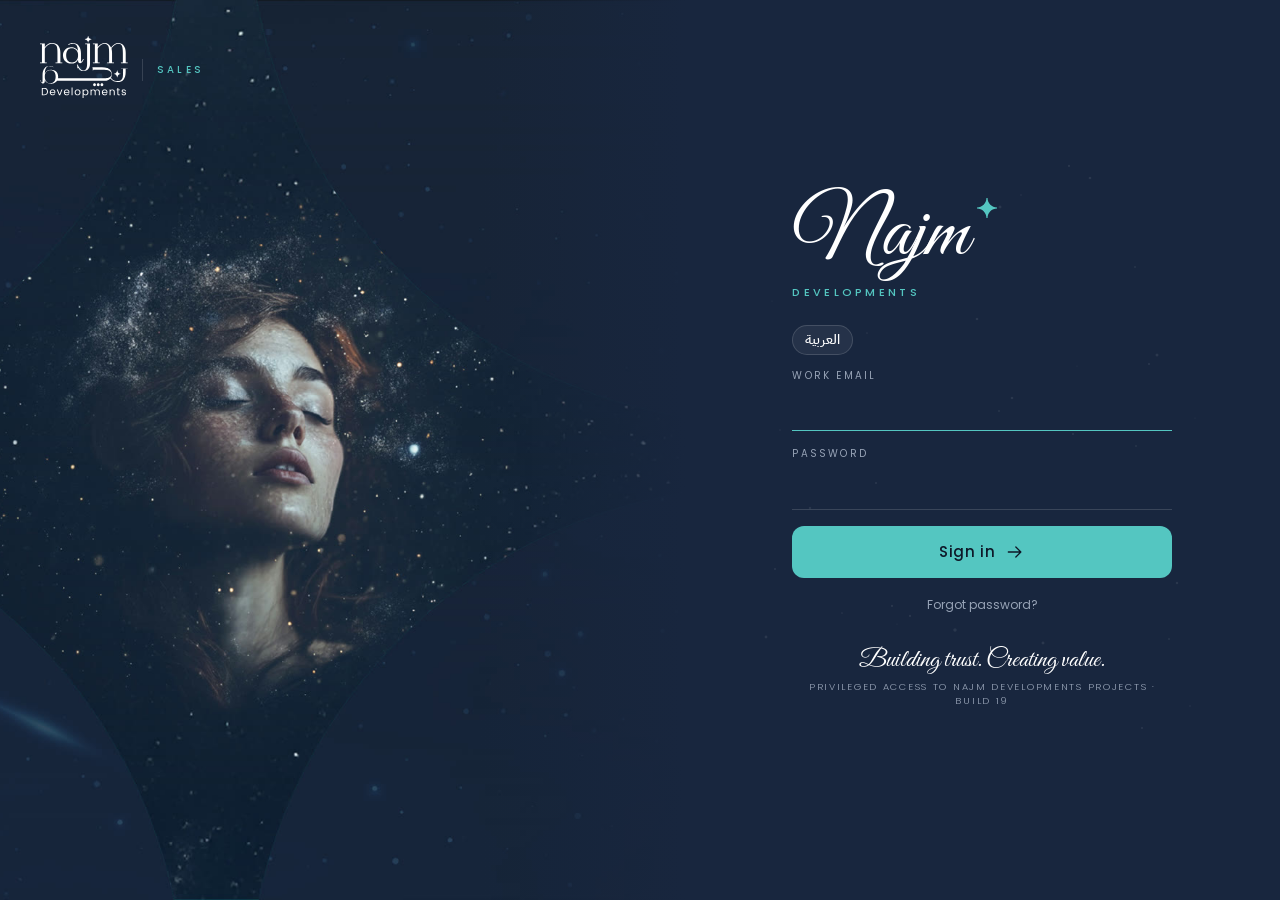
==== commit 48811155: "Build 19, stamp 25: a recorded step is never stamped later than now (found live) Co-Authored-By: Cla" ====
--- a/login.html
+++ b/login.html
@@ -9,7 +9,7 @@
 <link rel="preconnect" href="https://fonts.googleapis.com">
 <link rel="preconnect" href="https://fonts.gstatic.com" crossorigin>
 <link href="https://fonts.googleapis.com/css2?family=Poppins:wght@300;400;500;600&family=Great+Vibes&display=swap" rel="stylesheet">
-<link rel="stylesheet" href="css/najm.css?v=24">
+<link rel="stylesheet" href="css/najm.css?v=25">
 </head>
 <body class="is-login">
 
@@ -66,11 +66,11 @@
   </div>
 </main>
 
-<script src="js/config.js?v=24"></script>
-<script src="js/ar.js?v=24"></script>
-<script src="js/i18n.js?v=24"></script>
-<script src="js/core.js?v=24"></script>
-<script src="js/store.js?v=24"></script>
-<script data-later="js/login.js?v=24"></script>
+<script src="js/config.js?v=25"></script>
+<script src="js/ar.js?v=25"></script>
+<script src="js/i18n.js?v=25"></script>
+<script src="js/core.js?v=25"></script>
+<script src="js/store.js?v=25"></script>
+<script data-later="js/login.js?v=25"></script>
 </body>
 </html>
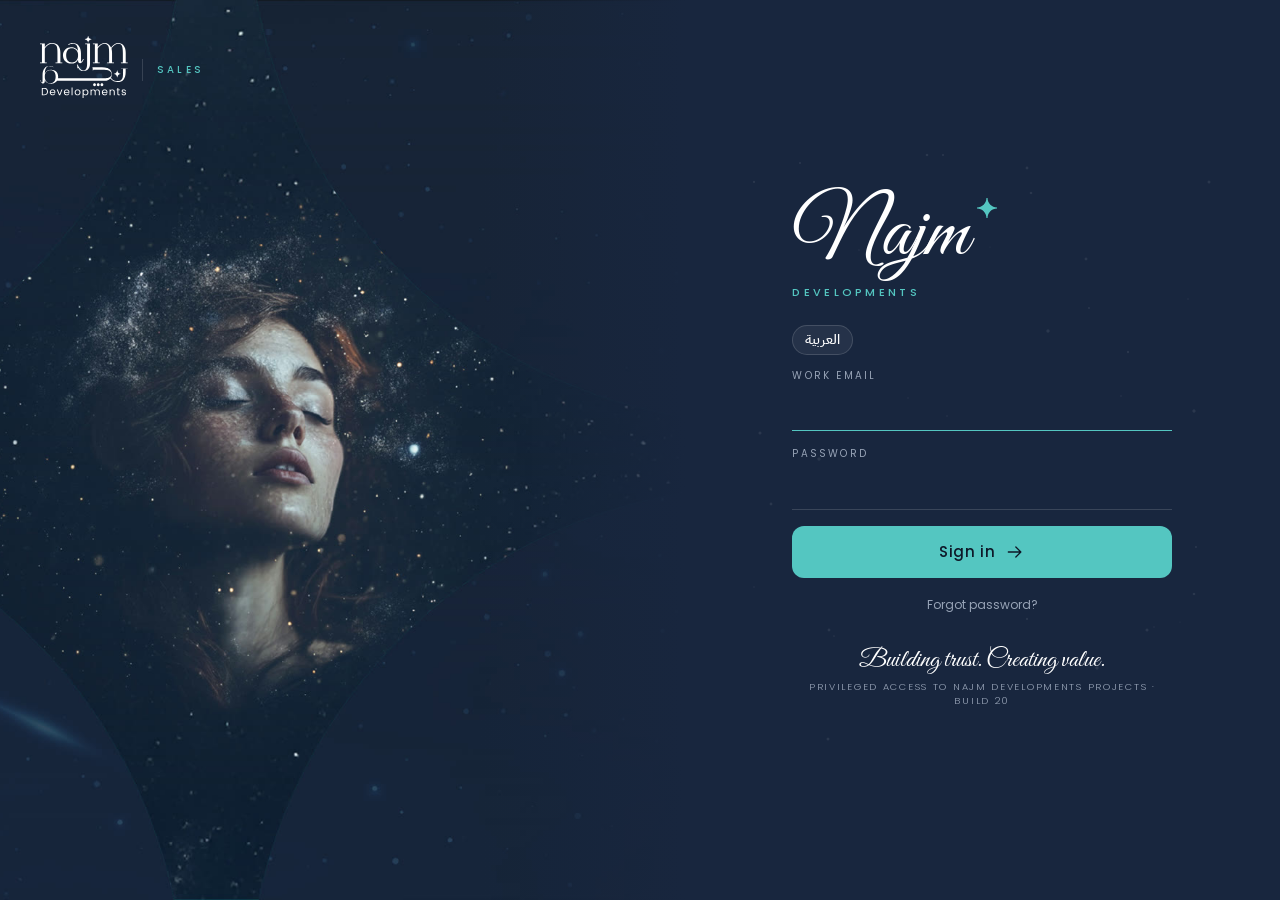
==== commit 036e9e3e: "Build 20, stamp 26: medical zone shares get their two payment plans Najm's terms (2026-11-15): 25% d" ====
--- a/login.html
+++ b/login.html
@@ -9,7 +9,7 @@
 <link rel="preconnect" href="https://fonts.googleapis.com">
 <link rel="preconnect" href="https://fonts.gstatic.com" crossorigin>
 <link href="https://fonts.googleapis.com/css2?family=Poppins:wght@300;400;500;600&family=Great+Vibes&display=swap" rel="stylesheet">
-<link rel="stylesheet" href="css/najm.css?v=25">
+<link rel="stylesheet" href="css/najm.css?v=26">
 </head>
 <body class="is-login">
 
@@ -66,11 +66,11 @@
   </div>
 </main>
 
-<script src="js/config.js?v=25"></script>
-<script src="js/ar.js?v=25"></script>
-<script src="js/i18n.js?v=25"></script>
-<script src="js/core.js?v=25"></script>
-<script src="js/store.js?v=25"></script>
-<script data-later="js/login.js?v=25"></script>
+<script src="js/config.js?v=26"></script>
+<script src="js/ar.js?v=26"></script>
+<script src="js/i18n.js?v=26"></script>
+<script src="js/core.js?v=26"></script>
+<script src="js/store.js?v=26"></script>
+<script data-later="js/login.js?v=26"></script>
 </body>
 </html>
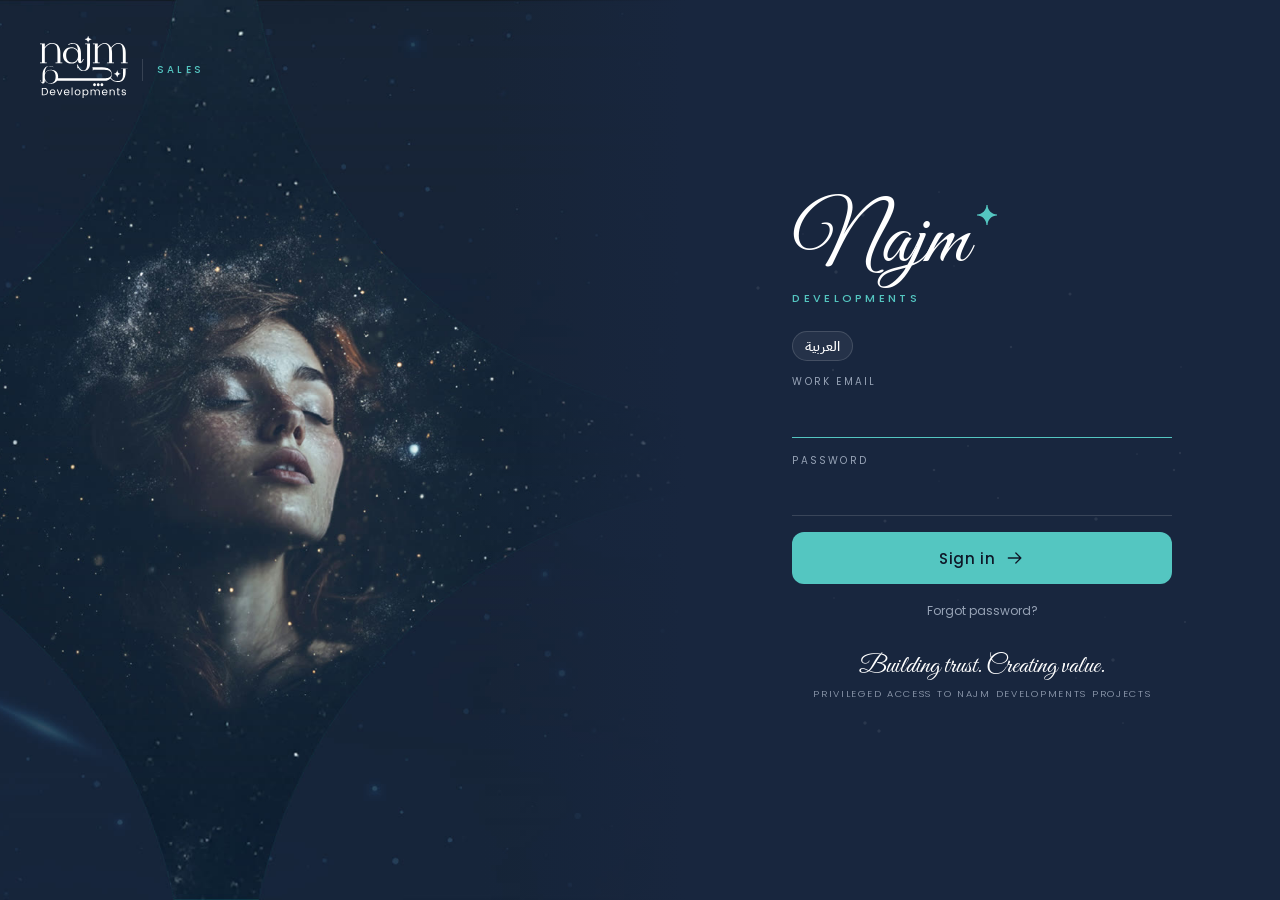
==== commit dc18b9c1: "Stamp 27: production look - no build number, no 'Sample for review' on the offer, the 7-page offer C" ====
--- a/login.html
+++ b/login.html
@@ -9,7 +9,7 @@
 <link rel="preconnect" href="https://fonts.googleapis.com">
 <link rel="preconnect" href="https://fonts.gstatic.com" crossorigin>
 <link href="https://fonts.googleapis.com/css2?family=Poppins:wght@300;400;500;600&family=Great+Vibes&display=swap" rel="stylesheet">
-<link rel="stylesheet" href="css/najm.css?v=26">
+<link rel="stylesheet" href="css/najm.css?v=27">
 </head>
 <body class="is-login">
 
@@ -61,16 +61,16 @@
 
     <footer class="gate-foot" data-in="7">
       <p class="gf-tag">Building trust. Creating value.</p>
-      <p class="gf-priv"><span data-t="Privileged access to Najm Developments projects">Privileged access to Najm Developments projects</span> <span id="buildstamp"></span></p>
+      <p class="gf-priv"><span data-t="Privileged access to Najm Developments projects">Privileged access to Najm Developments projects</span></p>
     </footer>
   </div>
 </main>
 
-<script src="js/config.js?v=26"></script>
-<script src="js/ar.js?v=26"></script>
-<script src="js/i18n.js?v=26"></script>
-<script src="js/core.js?v=26"></script>
-<script src="js/store.js?v=26"></script>
-<script data-later="js/login.js?v=26"></script>
+<script src="js/config.js?v=27"></script>
+<script src="js/ar.js?v=27"></script>
+<script src="js/i18n.js?v=27"></script>
+<script src="js/core.js?v=27"></script>
+<script src="js/store.js?v=27"></script>
+<script data-later="js/login.js?v=27"></script>
 </body>
 </html>
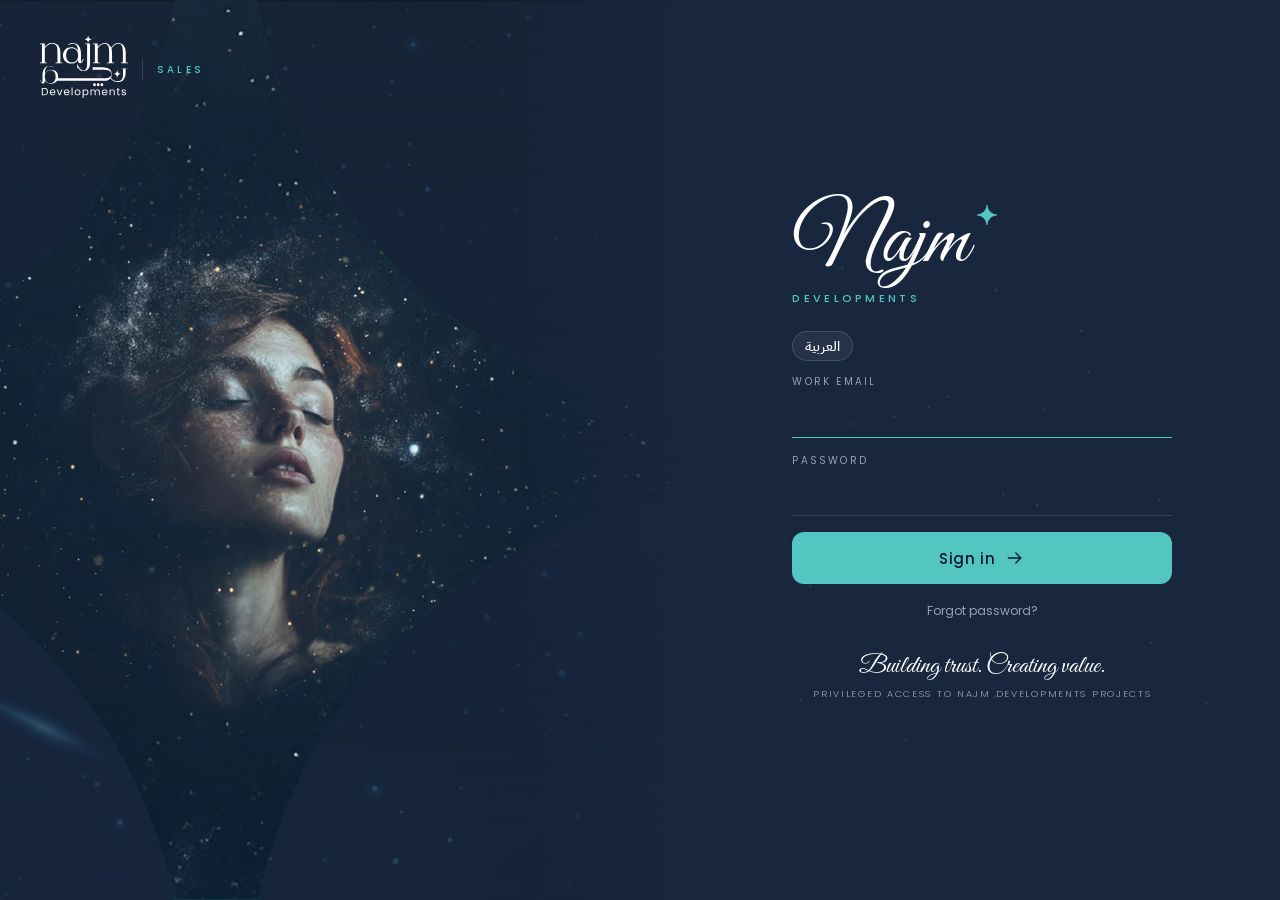
==== commit 403395f1: "Build 21, stamp 28: margin bar and Direct client on Send offer - Add a margin: a sliding bar from 5%" ====
--- a/login.html
+++ b/login.html
@@ -9,7 +9,7 @@
 <link rel="preconnect" href="https://fonts.googleapis.com">
 <link rel="preconnect" href="https://fonts.gstatic.com" crossorigin>
 <link href="https://fonts.googleapis.com/css2?family=Poppins:wght@300;400;500;600&family=Great+Vibes&display=swap" rel="stylesheet">
-<link rel="stylesheet" href="css/najm.css?v=27">
+<link rel="stylesheet" href="css/najm.css?v=28">
 </head>
 <body class="is-login">
 
@@ -66,11 +66,11 @@
   </div>
 </main>
 
-<script src="js/config.js?v=27"></script>
-<script src="js/ar.js?v=27"></script>
-<script src="js/i18n.js?v=27"></script>
-<script src="js/core.js?v=27"></script>
-<script src="js/store.js?v=27"></script>
-<script data-later="js/login.js?v=27"></script>
+<script src="js/config.js?v=28"></script>
+<script src="js/ar.js?v=28"></script>
+<script src="js/i18n.js?v=28"></script>
+<script src="js/core.js?v=28"></script>
+<script src="js/store.js?v=28"></script>
+<script data-later="js/login.js?v=28"></script>
 </body>
 </html>
--- a/css/najm.css
+++ b/css/najm.css
@@ -878,3 +878,60 @@
 /* pdf.js draws each page's text on a canvas, which takes the page's direction: an Arabic page
    would lay every glyph run out right to left and the preview's words fall apart */
 [dir="rtl"] .sd-pages, [dir="rtl"] .sd-pages canvas { direction: ltr; }
+
+/* ---- 2026-11-17: THE MARGIN on the unit card (js/project.js marginBox) ----------------------------
+   a switch row, then a bar 5..15% in whole steps; the chip beside the price is the agent's only */
+.mg { margin-top: 12px; border-radius: 12px; border: 1px solid var(--rule); background: var(--navy-deep); }
+.mg.on { border-color: var(--teal); }
+.mg-row { display: flex; align-items: center; justify-content: space-between; gap: 12px; width: 100%; padding: 12px 14px; min-height: 48px;
+  border: 0; background: none; color: #fff; font: inherit; text-align: start; cursor: pointer; border-radius: 12px; }
+.mg-row:focus-visible { outline: 2px solid var(--teal); outline-offset: 2px; }
+.mg-tx { display: grid; gap: 2px; min-width: 0; }
+.mg-t { font-size: 14px; font-weight: 500; }
+.mg-s { font-size: 11.5px; color: var(--muted); }
+.mg-sw { position: relative; flex: none; width: 46px; height: 28px; border-radius: 999px; background: rgba(255, 255, 255, .18); transition: background .2s; }
+.mg-sw::after { content: ""; position: absolute; top: 3px; inset-inline-start: 3px; width: 22px; height: 22px; border-radius: 50%; background: #fff; transition: transform .22s var(--ease); }
+.mg.on .mg-sw { background: var(--teal); }
+.mg.on .mg-sw::after { transform: translateX(18px); }
+[dir="rtl"] .mg.on .mg-sw::after { transform: translateX(-18px); }
+.mg-body { padding: 2px 14px 14px; }
+.mg-body[hidden] { display: none; }
+.mg-big { display: flex; align-items: baseline; justify-content: space-between; gap: 10px; font-variant-numeric: tabular-nums; }
+.mg-big b { font-size: 26px; font-weight: 600; color: var(--teal); }
+.mg-big span { font-size: 15px; font-weight: 500; }
+.mg-rg { -webkit-appearance: none; appearance: none; display: block; width: 100%; height: 34px; margin: 6px 0 0; background: transparent; cursor: pointer; touch-action: pan-y; }
+.mg-rg::-webkit-slider-runnable-track { height: 6px; border-radius: 3px; background: linear-gradient(to right, var(--teal) var(--f), rgba(255, 255, 255, .16) var(--f)); }
+[dir="rtl"] .mg-rg::-webkit-slider-runnable-track { background: linear-gradient(to left, var(--teal) var(--f), rgba(255, 255, 255, .16) var(--f)); }
+.mg-rg::-moz-range-track { height: 6px; border-radius: 3px; background: rgba(255, 255, 255, .16); }
+.mg-rg::-moz-range-progress { height: 6px; border-radius: 3px; background: var(--teal); }
+.mg-rg::-webkit-slider-thumb { -webkit-appearance: none; width: 28px; height: 28px; margin-top: -11px; border-radius: 50%; background: #fff; border: 3px solid var(--teal); box-shadow: 0 2px 8px rgba(0, 0, 0, .4); }
+.mg-rg::-moz-range-thumb { width: 22px; height: 22px; border-radius: 50%; background: #fff; border: 3px solid var(--teal); }
+.mg-rg:focus-visible { outline: 2px solid var(--teal); outline-offset: 4px; border-radius: 4px; }
+.mg-ticks { display: grid; grid-template-columns: repeat(11, 1fr); margin: 0 14px; font-size: 10px; color: var(--muted); font-variant-numeric: tabular-nums; }
+.mg-ticks span { text-align: center; margin: 0 -10px; white-space: nowrap; }
+.mg-ticks span.on { color: #fff; font-weight: 600; }
+.mg-sum { margin: 10px 0 0; font-size: 12px; color: var(--muted); font-variant-numeric: tabular-nums; }
+.mg-chip { display: inline-block; margin: 0 8px; padding: 2px 8px; border-radius: 999px; background: var(--teal); color: var(--navy-deep);
+  font-size: 11px; font-weight: 600; letter-spacing: .02em; vertical-align: middle; font-variant-numeric: tabular-nums; }
+.mg-chip[hidden] { display: none; }
+
+/* ---- 2026-11-17: SEND OFFER has two sides, Broker | Direct client (js/send.js) -------------------- */
+.sd-seg { position: relative; display: grid; grid-template-columns: 1fr 1fr; margin: 12px 0 4px; padding: 4px; border-radius: 12px; background: var(--navy-deep); }
+.sd-tab { position: relative; z-index: 1; min-height: 40px; border: 0; border-radius: 9px; background: none; color: var(--ink-2); font: 500 14px/1 var(--font); cursor: pointer; }
+.sd-tab[aria-selected="true"] { color: var(--navy-deep); }
+.sd-tab:focus-visible { outline: 2px solid #fff; outline-offset: 1px; }
+.sd-thumb { position: absolute; top: 4px; bottom: 4px; inset-inline-start: 4px; width: calc(50% - 4px); border-radius: 9px; background: var(--teal); transition: transform .3s var(--ease); }
+/* the sides slide sideways; the company list may still drop below its side */
+.sd-view { margin: 0 -18px; overflow-x: hidden; overflow-x: clip; overflow-y: visible; touch-action: pan-y; transition: height .3s var(--ease); }
+.sd-track { display: flex; align-items: flex-start; width: 200%; transition: transform .3s var(--ease); }
+.sd-pane { box-sizing: border-box; width: 50%; padding: 14px 18px 2px; }
+.sd-drag .sd-thumb, .sd-drag .sd-track { transition: none; }
+.sd-drag .sd-view { overflow: hidden; }
+.sd-pane > .sd-k { margin-top: 12px; }
+.sd-pair { display: grid; grid-template-columns: 1fr auto 1fr; gap: 8px; align-items: end; }
+.sd-pair > div { min-width: 0; }
+.sd-pair .sd-k { margin-top: 12px; }
+.sd-or { padding-bottom: 15px; font-size: 11px; letter-spacing: .1em; text-transform: uppercase; color: var(--muted); }
+.sd-note.sd-warn { color: #E9B949; }
+.sd-k .mg-chip { margin: 0 6px; }
+@media (prefers-reduced-motion: reduce) { .sd-thumb, .sd-track, .sd-view { transition: none; } }
